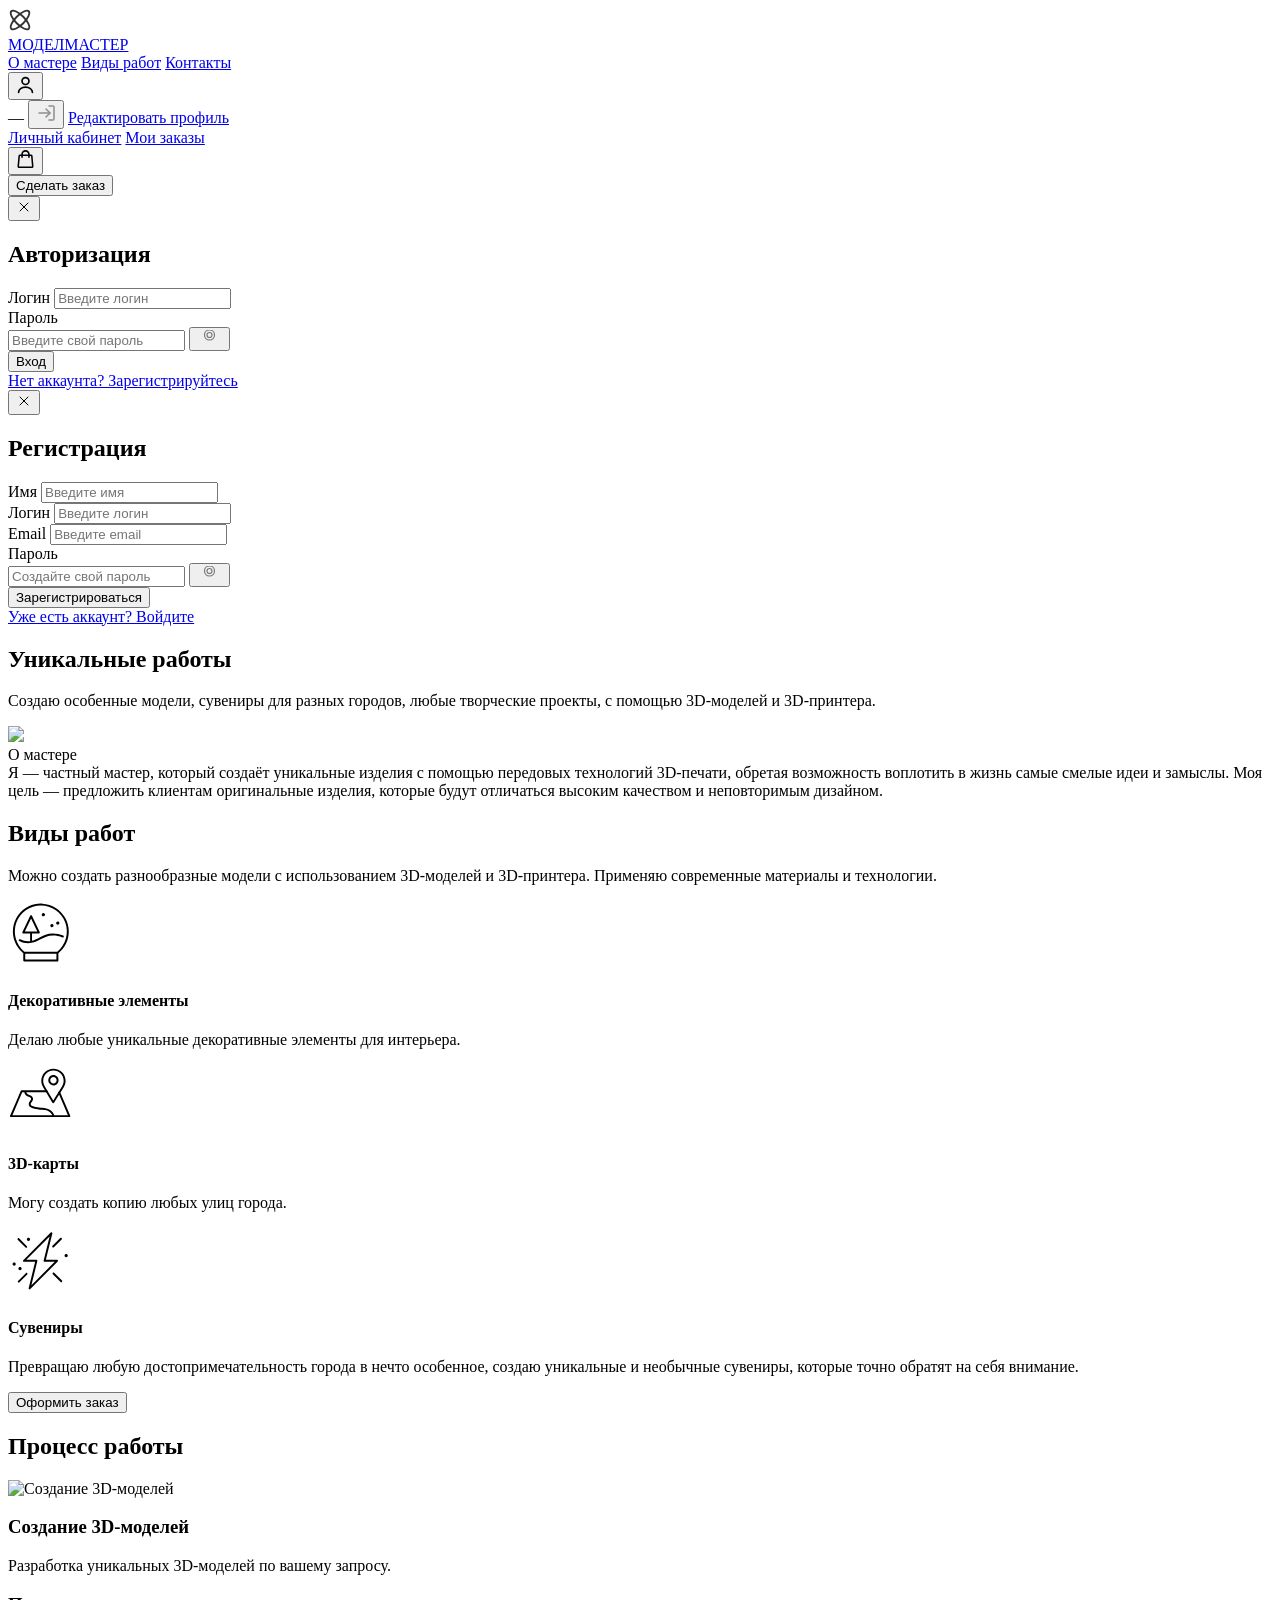
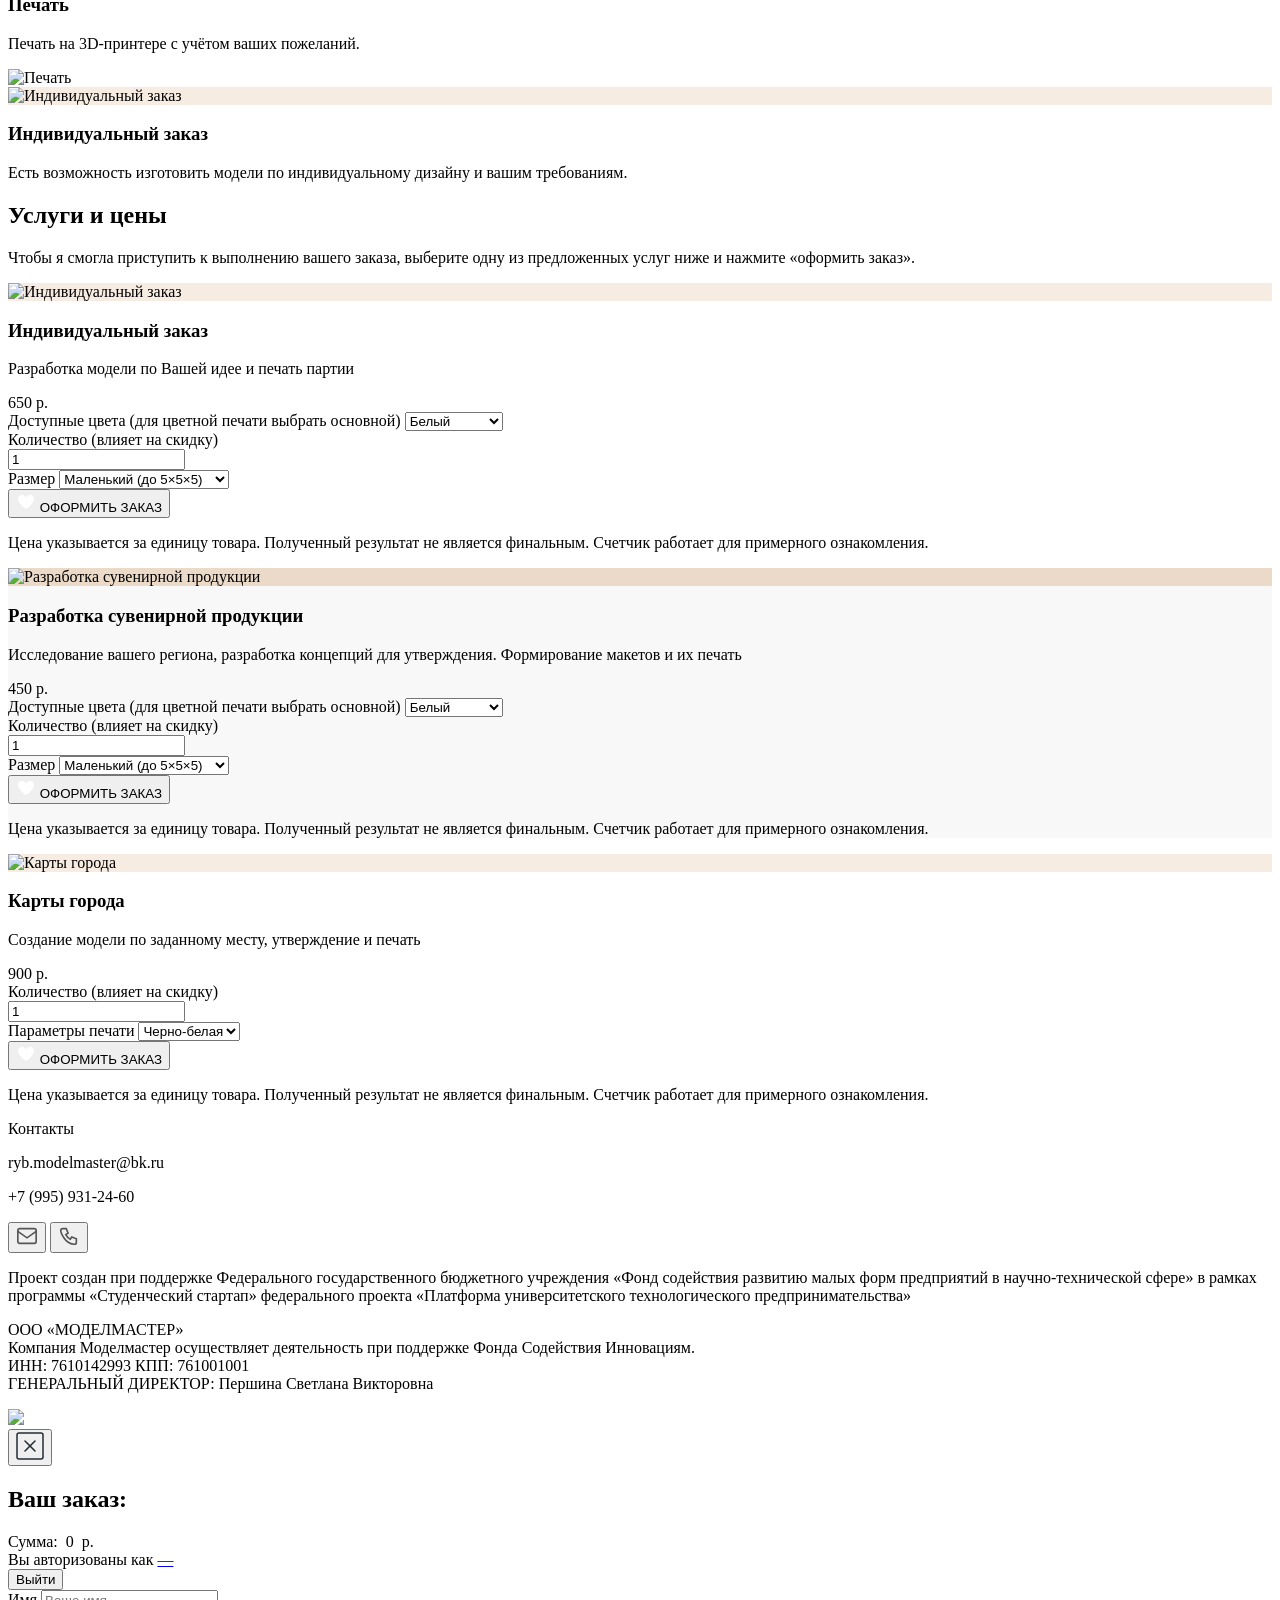
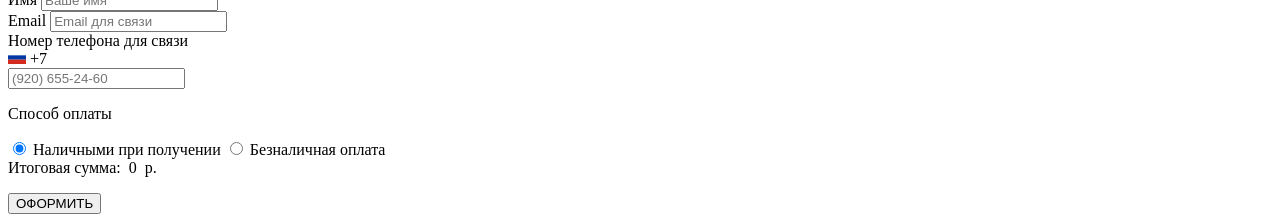
==== src/main/resources/static/index.html @ e2b849de "Изменены: api.js - Добавлена функция getOrderDetails(orderId) index.html - вместо диапазона количест" ====
<!DOCTYPE html>
<html lang="ru">
<head>
  <meta charset="UTF-8"/>
  <meta name="viewport" content="width=device-width, initial-scale=1.0"/>
  <title>МоделМастер — Уникальные работы</title>
  <link rel="stylesheet" href="/assets/css/styles.css"/>
  <script src="/assets/js/api.js"></script>
</head>
<body>

<!-- шапка -->
<header>
  <div class="header-inner">
    <a href="#" class="logo">
      <div class="logo-icon">
        <svg width="24" height="24" viewBox="0 0 24 24" fill="none" xmlns="http://www.w3.org/2000/svg">
          <g clip-path="url(#clip0_9_839)">
            <path d="M3.25496 3.25499C1.45733 5.05262 3.91536 10.4252 8.74513 15.255C13.5749 20.0847 18.9475 22.5428 20.7451 20.7451C22.5427 18.9475 20.0847 13.5749 15.2549 8.74516C10.4252 3.91539 5.05259 1.45736 3.25496 3.25499Z" stroke="#333333" stroke-width="1.8"/>
            <path d="M20.749 3.25498C22.5466 5.05261 20.0886 10.4252 15.2588 15.255C10.429 20.0847 5.05644 22.5428 3.2588 20.7451C1.46117 18.9475 3.91921 13.5749 8.74898 8.74516C13.5788 3.91539 18.9513 1.45735 20.749 3.25498Z" stroke="#333333" stroke-width="1.8"/>
          </g>
          <defs>
            <clipPath id="clip0_9_839">
              <rect width="24" height="24" fill="white"/>
            </clipPath>
          </defs>
        </svg>
      </div>
      <span class="logo-text">МОДЕЛМАСТЕР</span>
    </a>
    <nav class="header-nav">
      <a href="#about">О мастере</a>
      <a href="#work-types">Виды работ</a>
      <a href="#contacts">Контакты</a>

    </nav>
    <div class="header-right">
      <div class="header-icons">
        <div class="header-profile-wrap">
          <button id="profile-button" class="icon-btn" aria-label="Профиль">
            <svg width="19" height="19" viewBox="0 0 19 19" fill="none" xmlns="http://www.w3.org/2000/svg">
              <path d="M9.49996 9.50003C11.4078 9.50003 12.9545 7.95338 12.9545 6.04549C12.9545 4.13759 11.4078 2.59094 9.49996 2.59094C7.59206 2.59094 6.04541 4.13759 6.04541 6.04549C6.04541 7.95338 7.59206 9.50003 9.49996 9.50003Z" stroke="black" stroke-width="1.72727"/>
              <path d="M16.409 17.2728C16.409 14.4109 13.3157 12.0909 9.49991 12.0909C5.68412 12.0909 2.59082 14.4109 2.59082 17.2728" stroke="black" stroke-width="1.72727" stroke-linecap="round"/>
            </svg>
          </button>

          <!-- меню профиля -->
          <div class="profile-menu" id="profile-menu">
            <!-- имя и кнопка выхода -->
            <div class="pm-user-section">
              <span class="pm-username" id="menu-username">—</span>
              <button class="pm-logout-btn" id="menu-logout-btn" aria-label="Выйти">
                <svg width="20" height="20" viewBox="0 0 20 20" fill="none">
                  <path d="M13 3h4a1 1 0 0 1 1 1v12a1 1 0 0 1-1 1h-4" stroke="#8F8F8F" stroke-width="1.5" stroke-linecap="round"/>
                  <polyline points="10 14 14 10 10 6" stroke="#8F8F8F" stroke-width="1.5" stroke-linecap="round" stroke-linejoin="round"/>
                  <line x1="14" y1="10" x2="3" y2="10" stroke="#8F8F8F" stroke-width="1.5" stroke-linecap="round"/>
                </svg>
              </button>
              <a href="/user/change-data" class="pm-edit-link">Редактировать профиль</a>
            </div>
            <!-- ссылки меню -->
            <div class="pm-links-section">
              <div class="pm-links">
                <a href="/user/profile" class="pm-link">Личный кабинет</a>
                <a href="/user/orders" class="pm-link">Мои заказы</a>
              </div>
            </div>
          </div>
        </div>
        <div class="header-cart-wrap">
          <button class="icon-btn" id="header-cart-btn" aria-label="Корзина">
            <svg width="19" height="19" viewBox="0 0 19 19" fill="none" xmlns="http://www.w3.org/2000/svg">
              <g clip-path="url(#clip0_9_870)">
                <path d="M3.17817 5.96787C3.21829 5.52274 3.59139 5.18176 4.03832 5.18176H14.9619C15.4088 5.18176 15.7819 5.52274 15.822 5.96787L16.7562 16.3315C16.8017 16.8371 16.4036 17.2727 15.896 17.2727H3.10418C2.5966 17.2727 2.19847 16.8371 2.24403 16.3315L3.17817 5.96787Z" stroke="black" stroke-width="1.55455"/>
                <path d="M12.9545 7.77274V4.31819C12.9545 2.4103 11.4078 0.863647 9.49996 0.863647C7.59206 0.863647 6.04541 2.4103 6.04541 4.31819V7.77274" stroke="black" stroke-width="1.59773"/>
              </g>
              <defs>
                <clipPath id="clip0_9_870"><rect width="19" height="19" fill="white"/></clipPath>
              </defs>
            </svg>
          </button>
          <span class="header-cart-badge" id="header-cart-badge">0</span>
        </div>
      </div>
      <a href="#service-2"><button class="btn-cta">Сделать заказ</button></a>
    </div>
  </div>
</header>

<!-- окно входа -->
<div class="modal-overlay" id="auth-modal" aria-hidden="false">
  <div class="modal-card" role="dialog" aria-modal="true" aria-labelledby="auth-title">
    <button class="modal-close" aria-label="Закрыть форму авторизации">
      <svg width="16" height="16" viewBox="0 0 16 16" fill="none" xmlns="http://www.w3.org/2000/svg">
        <path d="M12 4L4 12M4 4L12 12" stroke="#000000" stroke-width="1" stroke-linecap="round"/>
      </svg>
    </button>
    <div class="modal-header">
      <h2 id="auth-title" class="modal-title">Авторизация</h2>
    </div>
    <form class="modal-form">
      <div class="modal-field">
        <label for="auth-login">Логин</label>
        <input id="auth-login" type="text" name="login" placeholder="Введите логин" required />
      </div>
      <div class="modal-field modal-field-password">
        <label for="auth-password">Пароль</label>
        <div class="password-container">
          <input id="auth-password" type="password" name="password" placeholder="Введите свой пароль" required />
          <button type="button" class="password-toggle" aria-label="Показать пароль">
            <svg width="25" height="15" viewBox="0 0 25 15" fill="none" xmlns="http://www.w3.org/2000/svg">
              <path d="M12.5 10C15.4 10 17.5 7.91 17.5 5C17.5 2.09 15.4 0 12.5 0C9.6 0 7.5 2.09 7.5 5C7.5 7.91 9.6 10 12.5 10Z" stroke="#777777" stroke-width="1.16279"/>
              <circle cx="12.5" cy="5" r="2.5" stroke="#777777" stroke-width="1.16279"/>
            </svg>
          </button>
        </div>
      </div>
      <button type="submit" class="modal-button">Вход</button>
      <div class="modal-footer">
        <a href="#" class="modal-link" id="switch-to-register">Нет аккаунта? Зарегистрируйтесь</a>
      </div>
    </form>
  </div>
</div>

<!-- окно регистрации -->
<div class="modal-overlay" id="registration-modal" aria-hidden="true">
  <div class="modal-card" role="dialog" aria-modal="true" aria-labelledby="registration-title">
    <button class="modal-close" aria-label="Закрыть форму регистрации">
      <svg width="16" height="16" viewBox="0 0 16 16" fill="none" xmlns="http://www.w3.org/2000/svg">
        <path d="M12 4L4 12M4 4L12 12" stroke="#000000" stroke-width="1" stroke-linecap="round"/>
      </svg>
    </button>
    <div class="modal-header">
      <h2 id="registration-title" class="modal-title">Регистрация</h2>
    </div>
    <form class="modal-form" id="reg-form">
      <div class="modal-field">
        <label for="reg-name">Имя</label>
        <input id="reg-name" type="text" name="name" placeholder="Введите имя" required />
        <span class="field-error" id="name-error"></span>
      </div>

      <div class="modal-field">
        <label for="reg-login">Логин</label>
        <input id="reg-login" type="text" name="login" placeholder="Введите логин" required />
        <span class="field-error" id="login-error"></span>
      </div>

      <div class="modal-field">
        <label for="reg-email">Email</label>
        <input id="reg-email" type="email" name="email" placeholder="Введите email" required />
      </div>

      <div class="modal-field modal-field-password">
        <label for="reg-password">Пароль</label>
        <div class="password-container">
          <input id="reg-password" type="password" name="password" placeholder="Создайте свой пароль" required />
          <button type="button" class="password-toggle" aria-label="Показать пароль">
            <svg width="25" height="15" viewBox="0 0 25 15" fill="none" xmlns="http://www.w3.org/2000/svg">
              <path d="M12.5 10C15.4 10 17.5 7.91 17.5 5C17.5 2.09 15.4 0 12.5 0C9.6 0 7.5 2.09 7.5 5C7.5 7.91 9.6 10 12.5 10Z" stroke="#777777" stroke-width="1.16279"/>
              <circle cx="12.5" cy="5" r="2.5" stroke="#777777" stroke-width="1.16279"/>
            </svg>
          </button>
        </div>
        <span class="field-error" id="password-error"></span>
      </div>

      <button type="submit" class="modal-button">Зарегистрироваться</button>
      <div class="reg-global-error" id="reg-global-error"></div>
      <div class="modal-footer">
        <a href="#" class="modal-link" id="switch-to-auth">Уже есть аккаунт? Войдите</a>
      </div>
    </form>
  </div>
</div>


<section class="hero-section">
  <div class="wrap">
    <div class="hero-text">
      <h1>Уникальные работы</h1>
      <p>Создаю особенные модели, сувениры для разных городов, любые творческие проекты, с помощью 3D-моделей и 3D-принтера.</p>
    </div>
  </div>
  <div class="hero-img-wrap">
    <div class="hero-img">
      <span><img src="/assets/images\image1.png"></span>
    </div>
  </div>
</section>


<section class="about-section" id="about">
  <div class="about-inner reveal">
    <div class="about-title">О мастере</div>
    <div class="about-body">
      Я — частный мастер, который создаёт уникальные изделия с помощью передовых технологий 3D-печати, обретая возможность воплотить в жизнь самые смелые идеи и замыслы. Моя цель — предложить клиентам оригинальные изделия, которые будут отличаться высоким качеством и неповторимым дизайном.
    </div>
  </div>
</section>


<section class="work-types-section" id="work-types">
  <div class="wrap">
    <div class="section-heading">
      <h2>Виды работ</h2>
      <p>Можно создать разнообразные модели с использованием 3D-моделей и 3D-принтера. Применяю современные материалы и технологии.</p>
    </div>
  </div>
  <div class="work-list">
    <div class="work-item reveal reveal-delay-1">
      <div class="work-icon">
        <svg width="65" height="65" viewBox="0 0 65 65" fill="none" xmlns="http://www.w3.org/2000/svg">
          <path fill-rule="evenodd" clip-rule="evenodd" d="M60.775 30.5501C60.7757 25.8275 59.5798 21.1818 57.2988 17.0465C55.0179 12.9113 51.7263 9.42142 47.7314 6.90275C43.7365 4.38408 39.1686 2.91871 34.454 2.64347C29.7395 2.36822 25.032 3.29206 20.7712 5.32874C16.5103 7.36542 12.835 10.4485 10.0884 14.2902C7.34172 18.132 5.61328 22.607 5.06441 27.2976C4.51555 31.9882 5.16416 36.7414 6.9497 41.1134C8.73524 45.4854 11.5995 49.3338 15.275 52.2991V59.4491C15.2715 59.5793 15.2942 59.7089 15.3416 59.8302C15.3891 59.9515 15.4603 60.0621 15.5512 60.1554C15.6421 60.2487 15.7508 60.3229 15.8708 60.3735C15.9908 60.4241 16.1198 60.4502 16.25 60.4501H49.4C49.6586 60.4501 49.9066 60.3474 50.0894 60.1645C50.2723 59.9817 50.375 59.7337 50.375 59.4751V52.3251C53.6322 49.7093 56.2584 46.3935 58.0588 42.6239C59.8593 38.8543 60.7876 34.7276 60.775 30.5501ZM48.425 58.5001H17.225V52.6501H48.425V58.5001ZM49.244 50.7001H16.406C12.2445 47.3097 9.23431 42.7142 7.78877 37.5447C6.34323 32.3752 6.53316 26.8849 8.33249 21.8276C10.1318 16.7704 13.4523 12.3939 17.8382 9.29917C22.2241 6.20441 27.4604 4.54299 32.8283 4.54299C38.1961 4.54299 43.4324 6.20441 47.8183 9.29917C52.2042 12.3939 55.5247 16.7704 57.324 21.8276C59.1234 26.8849 59.3133 32.3752 57.8678 37.5447C56.4222 42.7142 53.4121 47.3097 49.2505 50.7001H49.244Z" fill="black"/>
          <path fill-rule="evenodd" clip-rule="evenodd" d="M55.2501 34.5931C51.9649 33.1858 48.424 32.4732 44.8501 32.5001C39.3251 32.5001 35.4056 34.5866 31.6226 36.6081C29.1526 37.9081 26.7671 39.2081 24.0176 39.8581V32.5001H30.8361C31.0006 32.5005 31.1625 32.4592 31.3068 32.3802C31.451 32.3011 31.573 32.1869 31.6612 32.0481C31.7494 31.9092 31.8011 31.7503 31.8114 31.5862C31.8217 31.422 31.7903 31.2579 31.7201 31.1091L23.9591 14.6966C23.88 14.53 23.7552 14.3892 23.5994 14.2907C23.4435 14.1921 23.2628 14.1398 23.0784 14.1398C22.8939 14.1398 22.7133 14.1921 22.5574 14.2907C22.4015 14.3892 22.2767 14.53 22.1976 14.6966L14.4301 31.1091C14.3599 31.2579 14.3285 31.422 14.3388 31.5862C14.3491 31.7503 14.4008 31.9092 14.489 32.0481C14.5772 32.1869 14.6992 32.3011 14.8434 32.3802C14.9877 32.4592 15.1496 32.5005 15.3141 32.5001H22.1001V40.1896C18.6778 40.5861 15.2153 39.9452 12.1616 38.3501C11.9332 38.2286 11.6658 38.2027 11.4184 38.2783C11.1709 38.3539 10.9636 38.5247 10.8421 38.7531C10.7206 38.9815 10.6948 39.2489 10.7703 39.4963C10.8459 39.7438 11.0167 39.9511 11.2451 40.0726C13.9885 41.5217 17.0476 42.2697 20.1501 42.2501C25.1876 42.2501 28.9251 40.2546 32.5391 38.3501C36.3091 36.3351 39.8386 34.4501 44.8501 34.4501C48.1481 34.4339 51.4141 35.0977 54.4441 36.4001C54.6837 36.507 54.956 36.5143 55.201 36.4204C55.446 36.3266 55.6437 36.1392 55.7506 35.8996C55.8575 35.66 55.8648 35.3877 55.7709 35.1427C55.6771 34.8977 55.4897 34.7 55.2501 34.5931ZM23.0751 17.3941L29.3021 30.5501H16.8481L23.0751 17.3941ZM43.9141 23.0595C43.7007 23.0616 43.4898 23.1058 43.2935 23.1894C43.0971 23.273 42.9192 23.3945 42.7698 23.5469C42.6204 23.6993 42.5025 23.8797 42.4228 24.0777C42.3431 24.2756 42.3032 24.4873 42.3054 24.7007C42.3075 24.9141 42.3516 25.125 42.4353 25.3214C42.5189 25.5177 42.6404 25.6957 42.7928 25.845C42.9452 25.9944 43.1255 26.1123 43.3235 26.192C43.5215 26.2717 43.7332 26.3116 43.9466 26.3095C44.3776 26.3052 44.7892 26.1298 45.0909 25.8221C45.3926 25.5143 45.5597 25.0992 45.5554 24.6682C45.551 24.2373 45.3757 23.8257 45.0679 23.524C44.7601 23.2223 44.3451 23.0552 43.9141 23.0595ZM49.7368 20.4016C49.3058 20.406 48.8942 20.5813 48.5925 20.8891C48.2908 21.1969 48.1237 21.6119 48.1281 22.0429C48.1324 22.4739 48.3077 22.8855 48.6155 23.1872C48.9233 23.4889 49.3383 23.656 49.7693 23.6516C49.9827 23.6495 50.1936 23.6054 50.3899 23.5217C50.5863 23.4381 50.7642 23.3166 50.9136 23.1642C51.063 23.0118 51.1809 22.8315 51.2606 22.6335C51.3403 22.4355 51.3802 22.2238 51.3781 22.0104C51.3759 21.797 51.3318 21.5861 51.2481 21.3898C51.1645 21.1934 51.043 21.0155 50.8906 20.8661C50.7382 20.7167 50.5579 20.5988 50.3599 20.5191C50.1619 20.4394 49.9502 20.3995 49.7368 20.4016ZM35.3549 12.0953C34.9239 12.0996 34.5123 12.2749 34.2106 12.5827C33.9089 12.8905 33.7418 13.3056 33.7462 13.7365C33.7505 14.1675 33.9258 14.5791 34.2336 14.8808C34.5414 15.1825 34.9564 15.3496 35.3874 15.3453C35.6008 15.3432 35.8117 15.299 36.008 15.2154C36.2044 15.1317 36.3823 15.0103 36.5317 14.8579C36.6811 14.7055 36.799 14.5251 36.8787 14.3271C36.9584 14.1292 36.9983 13.9174 36.9962 13.704C36.994 13.4906 36.9499 13.2798 36.8662 13.0834C36.7826 12.8871 36.6611 12.7091 36.5087 12.5598C36.3563 12.4104 36.176 12.2925 35.978 12.2128C35.78 12.1331 35.5683 12.0932 35.3549 12.0953Z" fill="black"/>
        </svg>

      </div>
      <div class="work-text">
        <h4>Декоративные элементы</h4>
        <p>Делаю любые уникальные декоративные элементы для интерьера.</p>
      </div>
    </div>
    <div class="work-item reveal reveal-delay-2">
      <div class="work-icon">
        <svg width="65" height="65" viewBox="0 0 65 65" fill="none" xmlns="http://www.w3.org/2000/svg">
          <path fill-rule="evenodd" clip-rule="evenodd" d="M45.2074 38.2869C45.204 38.2869 45.2005 38.2869 45.197 38.2869C44.8572 38.2831 44.5438 38.1029 44.3696 37.8111C41.2803 32.623 38.1911 27.435 35.1019 22.2468C35.0761 22.2036 35.0537 22.1584 35.0349 22.1116C33.8788 20.2136 33.268 18.0337 33.2695 15.8112C33.2812 9.10905 38.7386 3.66334 45.4375 3.66334C45.4425 3.66334 45.4475 3.66334 45.4525 3.66334C48.6808 3.65827 51.7769 4.94599 54.0494 7.239C56.332 9.5192 57.6081 12.6174 57.5938 15.8437C57.5938 18.0394 56.9867 20.2019 55.8362 22.111C55.8137 22.1739 55.7845 22.2343 55.7491 22.291C52.511 27.4704 49.273 32.6499 46.0349 37.8293C45.8557 38.1136 45.5435 38.2862 45.2074 38.2869ZM36.8673 21.3999C39.654 26.0801 42.4408 30.7603 45.2276 35.4405C48.1474 30.7703 51.0672 26.1 53.987 21.4298C54.0091 21.37 54.037 21.3115 54.0715 21.2562C55.0998 19.6137 55.6432 17.7417 55.6432 15.843V15.8417C55.6559 13.132 54.5845 10.5297 52.6675 8.6144C50.7591 6.68988 48.1601 5.60893 45.4499 5.6127C45.4455 5.6127 45.4412 5.6127 45.4369 5.6127C39.8111 5.6127 35.2286 10.1854 35.2195 15.8125C35.2195 17.7326 35.7597 19.6059 36.7808 21.2283C36.8159 21.2822 36.8445 21.3401 36.8673 21.3999Z" fill="black"/>
          <path fill-rule="evenodd" clip-rule="evenodd" d="M45.4408 20.3789C45.4373 20.3789 45.4338 20.3789 45.4304 20.3789C44.0648 20.3821 42.7548 19.8383 41.793 18.8689C40.8238 17.9034 40.2818 16.5898 40.2882 15.2218C40.2863 13.8566 40.8307 12.5475 41.8001 11.5863C42.7636 10.6207 44.0728 10.0797 45.4369 10.0835C45.4386 10.0835 45.4403 10.0835 45.4421 10.0835C48.2793 10.0868 50.5862 12.3995 50.5836 15.2393C50.586 16.6053 50.0415 17.9154 49.0717 18.8774C48.1098 19.8417 46.8028 20.3822 45.4408 20.3789ZM45.4362 12.0335C44.5887 12.0312 43.7753 12.3674 43.1768 12.9676C42.5748 13.5643 42.2367 14.3773 42.2382 15.225C42.2345 16.0752 42.5714 16.8914 43.1736 17.4916C43.7709 18.0935 44.5843 18.431 45.4323 18.4289C45.4345 18.4289 45.4367 18.4289 45.4388 18.4289C46.2851 18.4314 47.0973 18.0959 47.695 17.4968C48.2972 16.8996 48.6353 16.0861 48.6336 15.238C48.6336 13.4724 47.2051 12.0396 45.4395 12.0342L45.4362 12.0335ZM49.6086 15.2387C49.6107 15.2387 49.6129 15.2387 49.6151 15.2387H49.6086ZM61.3593 52.1177C41.89 52.1177 22.4208 52.1177 2.95157 52.1177C2.25191 52.1176 1.78001 51.4025 2.05522 50.7592C5.59662 42.4735 9.13808 34.1877 12.6795 25.9019C12.8329 25.543 13.1855 25.3101 13.5758 25.3098C21.9322 25.3098 30.2886 25.3098 38.645 25.3098C39.3956 25.3098 39.8647 26.1223 39.4894 26.7723C39.3152 27.0739 38.9934 27.2598 38.645 27.2598C30.5031 27.2598 22.3612 27.2598 14.2193 27.2598C10.9557 34.8955 7.69202 42.5313 4.42837 50.1671C22.9129 50.1671 41.3973 50.1671 59.8818 50.1671C56.7189 42.7679 53.556 35.3687 50.3931 27.9696C50.0982 27.2793 50.6611 26.5286 51.4063 26.6183C51.7522 26.6599 52.0496 26.8829 52.1865 27.2032C55.5429 35.055 58.8992 42.9068 62.2556 50.7586C62.5299 51.4019 62.0586 52.1165 61.3593 52.1177Z" fill="black"/>
          <path fill-rule="evenodd" clip-rule="evenodd" d="M45.3225 51.9427C44.8273 51.9419 44.4114 51.5702 44.3553 51.0782C44.3495 51.0301 43.7268 46.2331 37.0103 45.0937C36.3857 44.9877 35.3892 44.8909 34.2348 44.7797C27.8785 44.1648 22.0805 43.3666 20.9625 40.3942C20.241 38.4767 21.2953 37.0148 22.1416 35.8403C23.0685 34.5546 23.374 33.993 22.9008 33.1863C22.6011 32.6754 21.6469 32.2594 20.7239 31.8571C18.9169 31.0693 16.4417 29.9903 16.4287 27.0328C16.4262 26.4943 16.8607 26.0558 17.3992 26.0532C17.4007 26.0532 17.4022 26.0532 17.4037 26.0532C17.9404 26.0532 18.3762 26.487 18.3787 27.0237C18.3859 28.5967 19.5643 29.2239 21.5039 30.0696C22.7129 30.5967 23.9629 31.1414 24.5836 32.2003C25.7439 34.1789 24.5765 35.7987 23.7243 36.981C22.9248 38.0899 22.4516 38.8147 22.7883 39.7078C23.5716 41.7897 30.901 42.4982 34.4233 42.8395C35.6148 42.9545 36.6437 43.054 37.3366 43.1716C45.4824 44.5542 46.2637 50.6011 46.293 50.8579C46.3586 51.4368 45.9052 51.9437 45.3225 51.9427Z" fill="black"/>
        </svg>

      </div>
      <div class="work-text">
        <h4>3D-карты</h4>
        <p>Могу создать копию любых улиц города.</p>
      </div>
    </div>
    <div class="work-item reveal reveal-delay-3">
      <div class="work-icon">
        <svg width="65" height="65" viewBox="0 0 65 65" fill="none" xmlns="http://www.w3.org/2000/svg">
          <path fill-rule="evenodd" clip-rule="evenodd" d="M49.9721 32.4479C49.898 32.2711 49.7734 32.12 49.6138 32.0137C49.4543 31.9073 49.2669 31.8503 49.0751 31.8499H37.8496L44.3496 5.44692C44.3953 5.24058 44.3727 5.02498 44.2852 4.8326C44.1977 4.64023 44.0501 4.48148 43.8646 4.38028C43.679 4.27908 43.4656 4.24091 43.2565 4.2715C43.0474 4.3021 42.8539 4.39981 42.7051 4.54992L15.2361 32.1359C15.1 32.2723 15.0072 32.4459 14.9697 32.6349C14.9321 32.824 14.9514 33.0199 15.0252 33.1979C15.0989 33.376 15.2237 33.5282 15.3839 33.6353C15.5441 33.7425 15.7324 33.7998 15.9251 33.7999H27.1506L20.6506 60.2029C20.605 60.4093 20.6276 60.6249 20.7151 60.8172C20.8026 61.0096 20.9502 61.1684 21.1357 61.2696C21.3213 61.3708 21.5346 61.4089 21.7438 61.3783C21.9529 61.3477 22.1464 61.25 22.2951 61.0999L49.7641 33.5139C49.9006 33.3769 49.9933 33.2024 50.0303 33.0126C50.0674 32.8228 50.0471 32.6262 49.9721 32.4479ZM23.4001 57.2584L29.3541 33.0589C29.3898 32.9146 29.392 32.7639 29.3606 32.6186C29.3291 32.4732 29.2648 32.337 29.1726 32.2203C29.0804 32.1037 28.9627 32.0096 28.8286 31.9454C28.6944 31.8812 28.5474 31.8486 28.3986 31.8499H18.2716L41.6001 8.39142L35.6591 32.5909C35.6237 32.7342 35.6213 32.8837 35.652 33.0281C35.6828 33.1725 35.7459 33.308 35.8367 33.4244C35.9275 33.5408 36.0435 33.6351 36.176 33.7001C36.3085 33.7652 36.454 33.7993 36.6016 33.7999H46.7286L23.4001 57.2584ZM46.1891 44.8109C46.0043 44.6387 45.7599 44.5449 45.5073 44.5494C45.2547 44.5539 45.0137 44.6562 44.835 44.8348C44.6564 45.0135 44.5541 45.2545 44.5496 45.507C44.5452 45.7596 44.6389 46.0041 44.8111 46.1889L52.6111 53.9889C52.796 54.1611 53.0404 54.2549 53.293 54.2505C53.5456 54.246 53.7866 54.1437 53.9653 53.965C54.1439 53.7864 54.2462 53.5454 54.2507 53.2928C54.2551 53.0402 54.1614 52.7958 53.9891 52.6109L46.1891 44.8109ZM18.2001 19.8249C18.3929 19.8248 18.5812 19.7675 18.7414 19.6603C18.9016 19.5532 19.0264 19.401 19.1001 19.2229C19.1738 19.0449 19.1931 18.849 19.1556 18.6599C19.118 18.4709 19.0253 18.2973 18.8891 18.1609L11.0891 10.3609C10.9043 10.1887 10.6599 10.0949 10.4073 10.0994C10.1547 10.1039 9.91367 10.2062 9.73503 10.3848C9.5564 10.5635 9.45407 10.8045 9.44961 11.057C9.44516 11.3096 9.53892 11.5541 9.71114 11.7389L17.5111 19.5389C17.6938 19.7218 17.9416 19.8247 18.2001 19.8249Z" fill="black"/>
          <path fill-rule="evenodd" clip-rule="evenodd" d="M44.486 19.214C44.6689 19.3966 44.9167 19.4991 45.175 19.4991C45.4334 19.4991 45.6812 19.3966 45.864 19.214L53.664 11.414C53.8363 11.2292 53.93 10.9847 53.9256 10.7321C53.9211 10.4795 53.8188 10.2385 53.6402 10.0599C53.4615 9.88125 53.2205 9.77893 52.9679 9.77447C52.7153 9.77002 52.4709 9.86378 52.286 10.036L44.486 17.836C44.3035 18.0188 44.2009 18.2666 44.2009 18.525C44.2009 18.7834 44.3035 19.0312 44.486 19.214ZM17.836 45.136L10.036 52.936C9.94026 53.0253 9.86342 53.1329 9.81013 53.2525C9.75684 53.3721 9.72819 53.5012 9.72588 53.6321C9.72357 53.763 9.74765 53.8931 9.79669 54.0145C9.84573 54.1359 9.91871 54.2462 10.0113 54.3387C10.1039 54.4313 10.2142 54.5043 10.3356 54.5534C10.457 54.6024 10.587 54.6265 10.7179 54.6242C10.8488 54.6219 10.9779 54.5932 11.0975 54.5399C11.2171 54.4866 11.3248 54.4098 11.414 54.314L19.214 46.514C19.3863 46.3292 19.48 46.0847 19.4756 45.8321C19.4711 45.5795 19.3688 45.3385 19.1902 45.1599C19.0115 44.9813 18.7705 44.8789 18.5179 44.8745C18.2653 44.87 18.0209 44.9638 17.836 45.136ZM12.025 39C11.5941 39 11.1807 39.1712 10.876 39.4759C10.5713 39.7807 10.4 40.194 10.4 40.625C10.4 41.056 10.5713 41.4693 10.876 41.774C11.1807 42.0788 11.5941 42.25 12.025 42.25C12.456 42.25 12.8694 42.0788 13.1741 41.774C13.4788 41.4693 13.65 41.056 13.65 40.625C13.65 40.194 13.4788 39.7807 13.1741 39.4759C12.8694 39.1712 12.456 39 12.025 39ZM6.17505 34.45C5.74407 34.45 5.33075 34.6212 5.026 34.9259C4.72125 35.2307 4.55005 35.644 4.55005 36.075C4.55005 36.506 4.72125 36.9193 5.026 37.224C5.33075 37.5288 5.74407 37.7 6.17505 37.7C6.60603 37.7 7.01935 37.5288 7.3241 37.224C7.62884 36.9193 7.80005 36.506 7.80005 36.075C7.80005 35.644 7.62884 35.2307 7.3241 34.9259C7.01935 34.6212 6.60603 34.45 6.17505 34.45ZM58.175 26C57.7441 26 57.3307 26.1712 57.026 26.476C56.7212 26.7807 56.55 27.194 56.55 27.625C56.55 28.056 56.7212 28.4693 57.026 28.774C57.3307 29.0788 57.7441 29.25 58.175 29.25C58.606 29.25 59.0193 29.0788 59.3241 28.774C59.6288 28.4693 59.8 28.056 59.8 27.625C59.8 27.194 59.6288 26.7807 59.3241 26.476C59.0193 26.1712 58.606 26 58.175 26ZM20.475 9.75C20.0441 9.75 19.6307 9.9212 19.326 10.226C19.0213 10.5307 18.85 10.944 18.85 11.375C18.85 11.806 19.0213 12.2193 19.326 12.524C19.6307 12.8288 20.0441 13 20.475 13C20.906 13 21.3194 12.8288 21.6241 12.524C21.9288 12.2193 22.1 11.806 22.1 11.375C22.1 10.944 21.9288 10.5307 21.6241 10.226C21.3194 9.9212 20.906 9.75 20.475 9.75Z" fill="black"/>
        </svg>

      </div>
      <div class="work-text">
        <h4>Сувениры</h4>
        <p>Превращаю любую достопримечательность города в нечто особенное, создаю уникальные и необычные сувениры, которые точно обратят на себя внимание.</p>
      </div>
    </div>
  </div>
  <div class="work-cta">
    <a href="#service-1">
      <button class="btn-beige">Оформить заказ</button>
    </a>
  </div>
</section>


<section class="process-section">
  <div class="wrap">
    <div class="section-heading">
      <h2>Процесс работы</h2>
    </div>
  </div>
  <div class="process-steps">
    <div class="process-step reveal reveal-delay-1">
      <div class="step-img">
        <span><img src="/assets/images\image2.png" alt="Создание 3D-моделей"></span>
      </div>
      <div class="step-info">
        <h3>Создание 3D-моделей</h3>
        <p>Разработка уникальных 3D-моделей по вашему запросу.</p>
      </div>
    </div>
    <div class="process-step reverse reveal reveal-delay-2">
      <div class="step-info">
        <h3>Печать</h3>
        <p>Печать на 3D-принтере с учётом ваших пожеланий.</p>
      </div>
      <div class="step-img dark-bg">
        <span><img src="/assets/images\image3.png" alt="Печать"></span>
      </div>
    </div>
    <div class="process-step reveal reveal-delay-3">
      <div class="step-img" style="background:rgba(193,127,59,0.15);">
        <span><img src="/assets/images\image4.png" alt="Индивидуальный заказ"></span>
      </div>
      <div class="step-info">
        <h3>Индивидуальный заказ</h3>
        <p>Есть возможность изготовить модели по индивидуальному дизайну и вашим требованиям.</p>
      </div>
    </div>
  </div>
</section>


<section class="services-header-section" id="service-2">
  <div class="wrap">
    <div class="section-heading">
      <h2>Услуги и цены</h2>
      <p>Чтобы я смогла приступить к выполнению вашего заказа, выберите одну из предложенных услуг ниже и нажмите «оформить заказ».</p>
    </div>
  </div>
</section>


<section class="service-card-section" id="service-1">
  <div class="service-card reveal">
    <div class="service-photo" style="background:rgba(193,127,59,0.15);">
      <!-- <img src="/assets/images\service1.png" alt="Индивидуальный заказ"> -->
      <span><img src="/assets/images/service1.png" alt="Индивидуальный заказ"></span>
    </div>
    <div class="service-info">
      <h3>Индивидуальный заказ</h3>
      <p class="service-sub">Разработка модели по Вашей идее и печать партии</p>
      <div class="service-price">
        <span class="amount" id="total-price">650</span>
        <span class="unit">р.</span>
      </div>


      <div class="service-fields">
        <div class="field-row">
          <label>Доступные цвета (для цветной печати выбрать основной)</label>
          <select id="color-select">
            <option value="0"  data-enum="WHITE"  selected>Белый</option>
            <option value="0"  data-enum="BLACK">Чёрный</option>
            <option value="10" data-enum="GRAY">Серый</option>
            <option value="60" data-enum="BLUE">Синий</option>
            <option value="60" data-enum="GREEN">Зеленый</option>
            <option value="60" data-enum="RED">Красный</option>
            <option value="60" data-enum="BROWN">Коричневый</option>
            <option value="60" data-enum="BEIGE">Бежевый</option>
            <option value="60" data-enum="ORANGE">Оранжевый</option>
          </select>
        </div>

        <div class="field-row">
          <label>Количество (влияет на скидку)</label>
          <div class="qty-input-wrap">
            <input type="number" id="count-input" min="1" value="1" class="qty-input">
          </div>
        </div>


        <div class="field-row">
          <label>Размер</label>
          <select class="wide" id="size-select">
            <option value="0"    data-enum="SMALL"  selected>Маленький (до 5×5×5)</option>
            <option value="350"  data-enum="MEDIUM">Средний (до 10×10×10)</option>
            <option value="550"  data-enum="BIG">Большой (до 20×20×20)</option>
            <option value="1150" data-enum="LARGE">Очень Большой</option>
          </select>
        </div>
      </div>

      <button class="btn-red" id="order-btn-1" data-product-id="1">
        <svg width="20" height="20" viewBox="0 0 20 20" fill="none"><path d="M10 17S2 12 2 7a4 4 0 0 1 8 0 4 4 0 0 1 8 0c0 5-8 10-8 10z" fill="white"/></svg>
        ОФОРМИТЬ ЗАКАЗ
      </button>
      <p class="service-note">Цена указывается за единицу товара. Полученный результат не является финальным. Счетчик работает для примерного ознакомления.</p>
    </div>
  </div>
</section>

<script>
  // тир скидок услуга 1
  const QTY_TIERS_1 = [
    { min: 1,   label: '1–5 шт.',     discount: 0   },
    { min: 6,   label: '6–20 шт.',    discount: 100 },
    { min: 21,  label: '21–50 шт.',   discount: 200 },
    { min: 51,  label: '51–100 шт.',  discount: 300 },
    { min: 101, label: '101–200 шт.', discount: 350 },
    { min: 201, label: '201+ шт.',    discount: 400 },
  ];

  function getTier(tiers, qty) {
    qty = Math.max(1, parseInt(qty) || 1);
    let t = tiers[0];
    for (const tier of tiers) { if (qty >= tier.min) t = tier; else break; }
    return t;
  }

  const sizeSelect   = document.getElementById('size-select');
  const colorSelect  = document.getElementById('color-select');
  const countInput   = document.getElementById('count-input');
  const priceDisplay = document.getElementById('total-price');

  const BASE_PRICE = 650;

  function calculate() {
    const sizeExtra  = parseInt(sizeSelect.value)  || 0;
    const colorExtra = parseInt(colorSelect.value) || 0;
    const tier = getTier(QTY_TIERS_1, countInput.value);

    let result = (BASE_PRICE + sizeExtra + colorExtra) - tier.discount;
    if (result < 100) result = 100;
    priceDisplay.textContent = result;
  }

  [sizeSelect, colorSelect].forEach(el => el?.addEventListener('change', calculate));
  countInput?.addEventListener('input', calculate);
  calculate();
</script>


<section class="service-card-section" style="background:#F8F8F8;">
  <div class="service-card reveal">
    <div class="service-photo" style="background:rgba(193,127,59,0.25);">
      <span><img src="/assets/images/service2.png" alt="Разработка сувенирной продукции"></span>
    </div>
    <div class="service-info">
      <h3>Разработка сувенирной продукции</h3>
      <p class="service-sub">Исследование вашего региона, разработка концепций для утверждения. Формирование макетов и их печать</p>
      <div class="service-price">
        <span class="amount" id="total-price-2">450</span>
        <span class="unit">р.</span>
      </div>
      <div class="service-fields">
        <div class="field-row">
          <label>Доступные цвета (для цветной печати выбрать основной)</label>
          <select id="color-select-2">
            <option value="0"  data-enum="WHITE"  selected>Белый</option>
            <option value="0"  data-enum="BLACK">Чёрный</option>
            <option value="10" data-enum="GRAY">Серый</option>
            <option value="60" data-enum="BLUE">Синий</option>
            <option value="60" data-enum="GREEN">Зеленый</option>
            <option value="60" data-enum="RED">Красный</option>
            <option value="60" data-enum="BROWN">Коричневый</option>
            <option value="60" data-enum="BEIGE">Бежевый</option>
            <option value="60" data-enum="ORANGE">Оранжевый</option>
          </select>
        </div>
        <div class="field-row">
          <label>Количество (влияет на скидку)</label>
          <div class="qty-input-wrap">
            <input type="number" id="count-input-2" min="1" value="1" class="qty-input">
          </div>
        </div>
        <div class="field-row">
          <label>Размер</label>
          <select class="wide" id="size-select-2">
            <option value="0"    data-enum="SMALL"  selected>Маленький (до 5×5×5)</option>
            <option value="350"  data-enum="MEDIUM">Средний (до 10×10×10)</option>
            <option value="550"  data-enum="BIG">Большой (до 20×20×20)</option>
            <option value="1150" data-enum="LARGE">Очень большой</option>
          </select>
        </div>
      </div>

      <button class="btn-red" id="order-btn-2" data-product-id="2">
        <svg width="20" height="20" viewBox="0 0 20 20" fill="none"><path d="M10 17S2 12 2 7a4 4 0 0 1 8 0 4 4 0 0 1 8 0c0 5-8 10-8 10z" fill="white"/></svg>
        ОФОРМИТЬ ЗАКАЗ
      </button>
      <p class="service-note">Цена указывается за единицу товара. Полученный результат не является финальным. Счетчик работает для примерного ознакомления.</p>
    </div>
  </div>
</section>

<script>
  // тир скидок услуга 2
  const QTY_TIERS_2 = [
    { min: 1,   label: '1–5 шт.',     discount: 0   },
    { min: 6,   label: '6–20 шт.',    discount: 100 },
    { min: 21,  label: '21–50 шт.',   discount: 100 },
    { min: 51,  label: '51–100 шт.',  discount: 120 },
    { min: 101, label: '101–200 шт.', discount: 140 },
    { min: 201, label: '201+ шт.',    discount: 150 },
  ];

  const sizeSelect2   = document.getElementById('size-select-2');
  const colorSelect2  = document.getElementById('color-select-2');
  const countInput2   = document.getElementById('count-input-2');
  const priceDisplay2 = document.getElementById('total-price-2');

  const BASE_PRICE_2 = 450;

  function calculate2() {
    const sizeExtra  = parseInt(sizeSelect2.value)  || 0;
    const colorExtra = parseInt(colorSelect2.value) || 0;
    const tier = getTier(QTY_TIERS_2, countInput2.value);

    let result = (BASE_PRICE_2 + sizeExtra + colorExtra) - tier.discount;
    if (result < 50) result = 50;
    priceDisplay2.textContent = result;
  }

  [sizeSelect2, colorSelect2].forEach(el => el?.addEventListener('change', calculate2));
  countInput2?.addEventListener('input', calculate2);
  calculate2();
</script>


<section class="service-card-section">
  <div class="service-card reveal">
    <div class="service-photo" style="background:rgba(193,127,59,0.15);">
      <span><img src="/assets/images/service3.png" alt="Карты города"></span>
    </div>
    <div class="service-info">
      <h3>Карты города</h3>
      <p class="service-sub">Создание модели по заданному месту, утверждение и печать</p>
      <div class="service-price">
        <span class="amount" id="total-price-3">900</span>
        <span class="unit">р.</span>
      </div>
      <div class="service-fields">
        <div class="field-row">
          <label>Количество (влияет на скидку)</label>
          <div class="qty-input-wrap">
            <input type="number" id="count-input-3" min="1" value="1" class="qty-input">
          </div>
        </div>
        <div class="field-row">
          <label>Параметры печати</label>
          <select id="color-select-3">
            <option value="0"   data-enum="BLACK">Черно-белая</option>
            <option value="900" data-enum="COLORED">Цветная</option>
          </select>
        </div>
      </div>

      <button class="btn-red" id="order-btn-3" data-product-id="3">
        <svg width="20" height="20" viewBox="0 0 20 20" fill="none"><path d="M10 17S2 12 2 7a4 4 0 0 1 8 0 4 4 0 0 1 8 0c0 5-8 10-8 10z" fill="white"/></svg>
        ОФОРМИТЬ ЗАКАЗ
      </button>
      <p class="service-note">Цена указывается за единицу товара. Полученный результат не является финальным. Счетчик работает для примерного ознакомления.</p>
    </div>
  </div>
</section>

<script>
  // тир скидок услуга 3
  const QTY_TIERS_3 = [
    { min: 1,  label: '1–10 шт.', discount: 0   },
    { min: 11, label: '11+ шт.',  discount: 100 },
  ];

  const colorSelect3  = document.getElementById('color-select-3');
  const countInput3   = document.getElementById('count-input-3');
  const priceDisplay3 = document.getElementById('total-price-3');

  const BASE_PRICE_3 = 900;

  function calculate3() {
    const colorExtra = parseInt(colorSelect3.value) || 0;
    const tier = getTier(QTY_TIERS_3, countInput3.value);

    let result = (BASE_PRICE_3 + colorExtra) - tier.discount;
    if (result < 200) result = 200;
    priceDisplay3.textContent = result;
  }

  colorSelect3?.addEventListener('change', calculate3);
  countInput3?.addEventListener('input', calculate3);
  calculate3();
</script>


<section class="contacts-section" id="contacts">
  <p class="contacts-label">Контакты</p>
  <p class="contacts-email">ryb.modelmaster@bk.ru</p>
  <p class="contacts-phone">+7 (995) 931-24-60</p>
  <div class="social-list">
    <button class="social-btn" aria-label="Email">
      <svg width="22" height="22" viewBox="0 0 24 24" fill="none">
        <rect x="2" y="4" width="20" height="16" rx="2" stroke="#555" stroke-width="1.8"/>
        <path d="M2 7l10 7 10-7" stroke="#555" stroke-width="1.8" stroke-linecap="round"/>
      </svg>
    </button>
    <button class="social-btn" aria-label="Телефон">
      <svg width="22" height="22" viewBox="0 0 24 24" fill="none">
        <path d="M5 4h4l2 5-2.5 1.5a11 11 0 0 0 5 5L15 13l5 2v4a2 2 0 0 1-2 2C7 21 3 7 3 6a2 2 0 0 1 2-2z" stroke="#555" stroke-width="1.8"/>
      </svg>
    </button>
  </div>
</section>


<footer class="footer-section">
  <div class="footer-inner">
    <div>
      <p class="footer-legal-bold">
        Проект создан при поддержке Федерального государственного бюджетного учреждения «Фонд содействия развитию малых форм предприятий в научно-технической сфере» в рамках программы «Студенческий стартап» федерального проекта «Платформа университетского технологического предпринимательства»
      </p>
      <p class="footer-legal-text">
        ООО «МОДЕЛМАСТЕР»<br>
        Компания Моделмастер осуществляет деятельность при поддержке Фонда Содействия Инновациям.<br>
        ИНН: 7610142993 КПП: 761001001<br>
        ГЕНЕРАЛЬНЫЙ ДИРЕКТОР: Першина Светлана Викторовна
      </p>
    </div>
    <div class="fasie-badge">
      <div class="fasie-box">
        <span class="fasie-box"><img src="/assets/images/fond_sodeistviya_inovaciyam.png"></span>
      </div>
    </div>
  </div>
</footer>


<script>
  const profileButton = document.getElementById('profile-button');
  const authModal = document.getElementById('auth-modal');
  const registrationModal = document.getElementById('registration-modal');

  // авторизация
  const authModalClose = authModal?.querySelector('.modal-close');
  const authModalForm = authModal?.querySelector('.modal-form');
  const authPasswordToggle = authModal?.querySelector('.password-toggle');
  const authPasswordInput = authModal?.querySelector('input[type="password"]');
  const switchToRegisterLink = document.getElementById('switch-to-register');

  // регистрация
  const regModalClose = registrationModal?.querySelector('.modal-close');
  const regModalForm = registrationModal?.querySelector('.modal-form');
  const regPasswordToggle = registrationModal?.querySelector('.password-toggle');
  const regPasswordInput = registrationModal?.querySelector('input[type="password"]');
  const switchToAuthLink = document.getElementById('switch-to-auth');

  // функции для авторизации
  function openAuthModal() {
    authModal?.classList.add('active');
    authModal?.setAttribute('aria-hidden', 'false');
    registrationModal?.classList.remove('active');
    registrationModal?.setAttribute('aria-hidden', 'true');
    // Меняем URL на /user/login
    window.history.pushState({ modal: 'auth' }, 'Login', '/user/login');
  }

  function closeAuthModal() {
    authModal?.classList.remove('active');
    authModal?.setAttribute('aria-hidden', 'true');
    // Возвращаемся на главную
    window.history.pushState(null, '', '/');
  }

  // Функции для регистрации
  function openRegistrationModal() {
    registrationModal?.classList.add('active');
    registrationModal?.setAttribute('aria-hidden', 'false');
    authModal?.classList.remove('active');
    authModal?.setAttribute('aria-hidden', 'true');
    // Меняем URL на /user/register
    window.history.pushState({ modal: 'register' }, 'Register', '/user/register');
  }

  function closeRegistrationModal() {
    registrationModal?.classList.remove('active');
    registrationModal?.setAttribute('aria-hidden', 'true');
    // Возвращаемся на главную
    window.history.pushState(null, '', '/');
  }

  // Функция переключения видимости пароля
  function togglePasswordVisibility(passwordInput, toggle) {
    if (passwordInput.type === 'password') {
      passwordInput.type = 'text';
      toggle?.setAttribute('aria-label', 'Скрыть пароль');
    } else {
      passwordInput.type = 'password';
      toggle?.setAttribute('aria-label', 'Показать пароль');
    }
  }

  // обработчики авторизации
  authModalClose?.addEventListener('click', closeAuthModal);
  authPasswordToggle?.addEventListener('click', (event) => {
    event.preventDefault();
    togglePasswordVisibility(authPasswordInput, authPasswordToggle);
  });
  authModalForm?.addEventListener('submit', async (event) => {
    event.preventDefault();

    const loginInput = authModalForm.querySelector('input[name="login"]');
    const passwordInput = authModalForm.querySelector('input[name="password"]');

    if (!loginInput || !passwordInput) return;

    // Отправляем запрос на авторизацию
    const result = await loginUser({
      username: loginInput.value,
      password: passwordInput.value
    });

    if (result.success) {
      console.log('Авторизация успешна');
      closeAuthModal();
      // Очищаем форму
      authModalForm.reset();
      // Обновляем UI (скроем иконку профиля, покажем профиль)
      updateUIAfterLogin();
      // Переходим на страницу профиля через 500ms
      setTimeout(() => {
        window.location.href = '/user/profile';
      }, 500);
    } else {
      alert('Ошибка авторизации: ' + result.message);
    }
  });
  switchToRegisterLink?.addEventListener('click', (event) => {
    event.preventDefault();
    openRegistrationModal();
  });

  // события для регистрации
  regModalClose?.addEventListener('click', closeRegistrationModal);
  regPasswordToggle?.addEventListener('click', (event) => {
    event.preventDefault();
    togglePasswordVisibility(regPasswordInput, regPasswordToggle);
  });

  const regNameInput   = document.getElementById('reg-name');
  const regLoginInput  = document.getElementById('reg-login');
  const regPassInput   = document.getElementById('reg-password');
  const nameError      = document.getElementById('name-error');
  const loginError     = document.getElementById('login-error');
  const passwordError  = document.getElementById('password-error');
  const regGlobalError = document.getElementById('reg-global-error');

  // проверяем поле и показываем ошибку под ним
  function validateField(input, errorEl, minLen, msg) {
    const val = input?.value?.trim() || '';
    if (val.length > 0 && val.length < minLen) {
      errorEl.textContent = msg;
      errorEl.classList.add('visible');
      input.classList.add('input-error');
      return false;
    }
    errorEl.classList.remove('visible');
    input.classList.remove('input-error');
    return true;
  }

  regNameInput?.addEventListener('input', () =>
    validateField(regNameInput, nameError, 2, 'Имя не может быть короче 2х символов'));
  regLoginInput?.addEventListener('input', () =>
    validateField(regLoginInput, loginError, 5, 'Логин не может быть короче 5 символов'));
  regPassInput?.addEventListener('input', () =>
    validateField(regPassInput, passwordError, 5, 'Минимальная длина пароля - 5 символов'));

  regModalForm?.addEventListener('submit', async (event) => {
    event.preventDefault();
    regGlobalError?.classList.remove('visible');

    const n = validateField(regNameInput, nameError, 2, 'Имя не может быть короче 2х символов');
    const l = validateField(regLoginInput, loginError, 5, 'Логин не может быть короче 5 символов');
    const p = validateField(regPassInput, passwordError, 5, 'Минимальная длина пароля - 5 символов');
    if (!n || !l || !p) return;

    // отправляем запрос на регистрацию
    const result = await registerUser({
      username: regNameInput.value.trim(),
      login:    regLoginInput.value.trim(),
      email:    document.getElementById('reg-email')?.value?.trim() || '',
      password: regPassInput.value
    });

    if (result.success) {
      regModalForm.reset();
      closeRegistrationModal();
      openAuthModal();
    } else {
      // показываем блок ошибки под кнопкой
      const msg = result.message || '';
      regGlobalError.textContent = (msg.includes('exist') || msg.includes('занят') || msg.includes('already') || msg.includes('зарегистр'))
        ? 'Пользователь с таким логином уже зарегистрирован'
        : (msg || 'Ошибка регистрации');
      regGlobalError.classList.add('visible');
    }
  });
  switchToAuthLink?.addEventListener('click', (event) => {
    event.preventDefault();
    openAuthModal();
  });

  // закрытие модального по нажатию на фоне
  authModal?.addEventListener('click', (event) => {
    if (event.target === authModal) closeAuthModal();
  });
  registrationModal?.addEventListener('click', (event) => {
    if (event.target === registrationModal) closeRegistrationModal();
  });

  // закрытие модального по esc
  document.addEventListener('keydown', (event) => {
    if (event.key === 'Escape') {
      if (authModal?.classList.contains('active')) {
        closeAuthModal();
      } else if (registrationModal?.classList.contains('active')) {
        closeRegistrationModal();
      }
    }
  });

  // обработка кнопки возврата
  window.addEventListener('popstate', (event) => {
    if (event.state?.modal === 'auth') {
      openAuthModal();
    } else if (event.state?.modal === 'register') {
      openRegistrationModal();
    } else {
      closeAuthModal();
      closeRegistrationModal();
    }
  });

  (function () {
    const path = window.location.pathname;
    if (path === '/user/login') {
      window.addEventListener('load', openAuthModal);
    } else if (path === '/user/register') {
      window.addEventListener('load', openRegistrationModal);
    }
  })();

  // обновление ui после логина
  function updateUIAfterLogin() {
    console.log('UI обновлен после логина');
    // Обновляем имя в меню если оно уже открыто
    const username = localStorage.getItem('userLogin') || '';
    const menuUsername = document.getElementById('menu-username');
    if (menuUsername && username) menuUsername.textContent = username;
  }

  // меню профиля
  const profileMenu   = document.getElementById('profile-menu');
  const menuUsername  = document.getElementById('menu-username');
  const menuLogoutBtn = document.getElementById('menu-logout-btn');

  // клик на кнопку профиля
  profileButton?.addEventListener('click', (e) => {
    e.stopPropagation();

    if (isAuthenticated()) {
      // Показываем имя и переключаем меню
      const username = localStorage.getItem('userLogin') || 'Профиль';
      if (menuUsername) menuUsername.textContent = username;
      profileMenu?.classList.toggle('open');
    } else {
      openAuthModal();
    }
  });

  // Закрытие меню при клике вне
  document.addEventListener('click', (e) => {
    if (profileMenu && !profileMenu.contains(e.target) && !profileButton?.contains(e.target)) {
      profileMenu.classList.remove('open');
    }
  });

  // выход из аккаунта
  menuLogoutBtn?.addEventListener('click', (e) => {
    e.stopPropagation();
    if (confirm('Вы уверены, что хотите выйти?')) {
      logout();
    }
  });

  // подставляем имя при загрузке
  window.addEventListener('load', () => {
    if (isAuthenticated() && menuUsername) {
      menuUsername.textContent = localStorage.getItem('userLogin') || 'Профиль';
    }
  });
</script>

<!-- корзина + оформление заказа -->
<div id="cart-overlay" class="cart-overlay" aria-hidden="true">
  <div class="cart-panel" id="cart-panel">

    <!-- Кнопка закрытия -->
    <button class="cart-close-btn" id="cart-close-btn" aria-label="Закрыть корзину">
      <svg width="28" height="28" viewBox="0 0 28 28" fill="none" xmlns="http://www.w3.org/2000/svg">
        <rect x="1" y="1" width="26" height="26" rx="2" stroke="#222D38" stroke-width="1.5"/>
        <line x1="9" y1="9" x2="19" y2="19" stroke="#222D38" stroke-width="1.5" stroke-linecap="round"/>
        <line x1="19" y1="9" x2="9" y2="19" stroke="#222D38" stroke-width="1.5" stroke-linecap="round"/>
      </svg>
    </button>

    <!-- Заголовок -->
    <div class="cart-panel-header">
      <h2 class="cart-panel-title">Ваш заказ:</h2>
    </div>

    <!-- Список товаров -->
    <div class="cart-items-list" id="cart-items-list"></div>

    <!-- Промежуточная сумма -->
    <div class="cart-subtotal-row" id="cart-subtotal-row">
      <span class="cart-subtotal-label">Сумма:&nbsp;</span>
      <span class="cart-subtotal-label" id="cart-subtotal-amount">0</span>
      <span class="cart-subtotal-label">&nbsp;р.</span>
    </div>

    <!-- Форма оформления -->
    <div class="cart-form-section" id="cart-form-section">

      <!-- Блок авторизации -->
      <div class="cart-auth-block">
        <div class="cart-auth-text">
          Вы авторизованы как
          <a href="/user/profile" class="cart-auth-link" id="cart-auth-username">—</a>
        </div>
        <button class="cart-auth-logout-btn" id="cart-logout-btn">Выйти</button>
      </div>

      <!-- Имя -->
      <div class="cart-field">
        <label class="cart-field-label" for="cart-name">Имя</label>
        <input class="cart-field-input" id="cart-name" type="text" placeholder="Ваше имя" autocomplete="name"/>
      </div>

      <!-- Email -->
      <div class="cart-field">
        <label class="cart-field-label" for="cart-email">Email</label>
        <input class="cart-field-input" id="cart-email" type="email" placeholder="Email для связи" autocomplete="email"/>
      </div>

      <!-- Телефон -->
      <div class="cart-field">
        <label class="cart-field-label" for="cart-phone">Номер телефона для связи</label>
        <div class="cart-phone-wrap">
          <div class="cart-phone-flag">
            <svg width="18" height="13" viewBox="0 0 18 13" fill="none">
              <rect width="18" height="4.33" fill="white"/>
              <rect y="4.33" width="18" height="4.33" fill="#0039A6"/>
              <rect y="8.67" width="18" height="4.33" fill="#D52B1E"/>
            </svg>
            <span>+7</span>
          </div>
          <input class="cart-phone-input" id="cart-phone" type="tel" placeholder="(920) 655-24-60" autocomplete="tel"/>
        </div>
      </div>

      <!-- Способ оплаты -->
      <div class="cart-payment-section">
        <p class="cart-payment-title">Способ оплаты</p>
        <div class="cart-payment-options">
          <label class="cart-payment-label">
            <input type="radio" name="cart-payment" value="CASH" checked>
            Наличными при получении
          </label>
          <label class="cart-payment-label">
            <input type="radio" name="cart-payment" value="CARD">
            Безналичная оплата
          </label>
        </div>
      </div>

    </div>

    <!-- Итоговая сумма -->
    <div class="cart-total-row" id="cart-total-row">
      <span class="cart-total-label">Итоговая сумма:&nbsp;</span>
      <span class="cart-total-label" id="cart-total-amount">0</span>
      <span class="cart-total-label">&nbsp;р.</span>
    </div>

    <!-- Ошибка -->
    <p class="cart-error" id="cart-error"></p>

    <!-- Кнопка -->
    <button class="cart-submit-btn" id="cart-submit">ОФОРМИТЬ</button>

  </div>
</div>

<script>
  // локальная корзина
  const CART_KEY = 'modelmaster_cart';

  function getLocalCart() {
    try { return JSON.parse(localStorage.getItem(CART_KEY)) || []; }
    catch { return []; }
  }

  function saveLocalCart(cart) {
    localStorage.setItem(CART_KEY, JSON.stringify(cart));
    updateCartBadges();
  }

  function addLocalCartItem(item) {
    const cart = getLocalCart();
    // Если уже есть товар с такими же опциями — увеличиваем cartQty
    const existing = cart.find(i =>
      i.productId  === item.productId  &&
      i.colorEnum  === item.colorEnum  &&
      i.sizeEnum   === item.sizeEnum
    );
    if (existing) {
      existing.cartQty  += item.cartQty;
      existing.unitPrice = item.unitPrice; // обновляем цену
    } else {
      item.localId = 'c_' + Date.now() + '_' + Math.random().toString(36).slice(2, 6);
      cart.push(item);
    }
    saveLocalCart(cart);
  }

  function removeLocalCartItem(localId) {
    saveLocalCart(getLocalCart().filter(i => i.localId !== localId));
  }

  function updateLocalCartQty(localId, delta) {
    const cart = getLocalCart();
    const item = cart.find(i => i.localId === localId);
    if (item) item.cartQty = Math.max(1, item.cartQty + delta);
    saveLocalCart(cart);
  }

  function clearLocalCart() {
    localStorage.removeItem(CART_KEY);
    updateCartBadges();
  }

  function getCartCount()  { return getLocalCart().reduce((s, i) => s + i.cartQty, 0); }
  function getCartTotal()  { return getLocalCart().reduce((s, i) => s + i.unitPrice * i.cartQty, 0); }

  function updateCartBadges() {
    const count = getCartCount();
    // Бейдж в шапке
    const b = document.getElementById('header-cart-badge');
    if (b) { b.textContent = count; b.style.display = count > 0 ? 'flex' : 'none'; }
  }

  // открытие / закрытие корзины
  function openCartModal() {
    const overlay = document.getElementById('cart-overlay');
    if (!overlay) return;
    overlay.classList.add('open');
    overlay.setAttribute('aria-hidden', 'false');
    renderCartModal();
    prefillCartForm();
    document.body.style.overflow = 'hidden';
  }

  function closeCartModal() {
    const overlay = document.getElementById('cart-overlay');
    if (!overlay) return;
    overlay.classList.remove('open');
    overlay.setAttribute('aria-hidden', 'true');
    document.body.style.overflow = '';
  }

  // Закрытие по клику вне
  document.getElementById('cart-overlay')?.addEventListener('click', e => {
    if (e.target === document.getElementById('cart-overlay')) closeCartModal();
  });

  // Кнопка крестика внутри панели корзины
  document.getElementById('cart-close-btn')?.addEventListener('click', closeCartModal);

  // Кнопка корзины в шапке
  document.getElementById('header-cart-btn')?.addEventListener('click', () => {
    if (!isAuthenticated()) { openAuthModal(); return; }
    openCartModal();
  });

  // Кнопка «Выйти» внутри корзины
  document.getElementById('cart-logout-btn')?.addEventListener('click', () => {
    if (confirm('Вы уверены, что хотите выйти?')) logout();
  });

  // отрисовка корзины
  function renderCartModal() {
    const list = document.getElementById('cart-items-list');
    if (!list) return;
    const cart    = getLocalCart();
    const hasItems = cart.length > 0;

    ['cart-subtotal-row', 'cart-form-section', 'cart-total-row', 'cart-submit', 'cart-error'].forEach(id => {
      const el = document.getElementById(id);
      if (el) el.style.display = (hasItems || id === 'cart-error') ? '' : 'none';
    });

    if (!hasItems) {
      list.innerHTML = `<div class="cart-empty">
        <p>Корзина пуста</p>
        <p>Выберите услугу на главной странице</p>
      </div>`;
      return;
    }

    list.innerHTML = cart.map(item => `
      <div class="cart-item">
        <div class="cart-item-img-col">
          <img class="cart-item-img" src="${item.image}" alt="${item.serviceName}"
               onerror="this.style.background='#eee';this.removeAttribute('src')">
        </div>
        <div class="cart-item-info">
          <p class="cart-item-name">${item.serviceName}</p>
          <div class="cart-item-specs">
            ${item.colorLabel   ? `<p>Цвет: ${item.colorLabel}</p>` : ''}
            ${item.apiQty ? `<p>Количество: ${item.apiQty} шт.</p>` : ''}
            ${item.sizeLabel    ? `<p>Размер: ${item.sizeLabel}</p>` : ''}
          </div>
          ${item.description ? `<p class="cart-item-desc">${item.description}</p>` : ''}
        </div>
        <div class="cart-item-qty-col">
          <button class="cart-qty-btn" onclick="changeCartQty('${item.localId}',-1)" aria-label="Уменьшить">
            <svg width="16" height="16" viewBox="0 0 16 16" fill="none">
              <circle cx="8" cy="8" r="7.5" stroke="#000" stroke-opacity=".4"/>
              <line x1="5" y1="8" x2="11" y2="8" stroke="#000" stroke-opacity=".6" stroke-width="1.2"/>
            </svg>
          </button>
          <span class="cart-qty-num">${item.cartQty}</span>
          <button class="cart-qty-btn" onclick="changeCartQty('${item.localId}',1)" aria-label="Увеличить">
            <svg width="16" height="16" viewBox="0 0 16 16" fill="none">
              <circle cx="8" cy="8" r="7.5" stroke="#000" stroke-opacity=".4"/>
              <line x1="5" y1="8" x2="11" y2="8" stroke="#000" stroke-opacity=".6" stroke-width="1.2"/>
              <line x1="8" y1="5" x2="8" y2="11" stroke="#000" stroke-opacity=".6" stroke-width="1.2"/>
            </svg>
          </button>
        </div>
        <div class="cart-item-price-col">
          <span class="cart-item-price">${item.unitPrice * item.cartQty}&nbsp;р.</span>
        </div>
        <div class="cart-item-remove-col">
          <button class="cart-item-remove" onclick="removeCartItemById('${item.localId}')" aria-label="Удалить">
            <svg width="20" height="20" viewBox="0 0 20 20" fill="none">
              <circle cx="10" cy="10" r="9.5" stroke="#000" stroke-opacity=".4"/>
              <line x1="6.5" y1="6.5" x2="13.5" y2="13.5" stroke="#000" stroke-opacity=".5" stroke-width="1.3"/>
              <line x1="13.5" y1="6.5" x2="6.5" y2="13.5" stroke="#000" stroke-opacity=".5" stroke-width="1.3"/>
            </svg>
          </button>
        </div>
      </div>
      <div class="cart-item-comment">
        <label class="cart-item-comment-label">Описание заказа</label>
        <input class="cart-item-comment-input" type="text"
               placeholder="Уточните детали заказа (цвет, надпись, размер и т.д.)"
               value="${(item.comment || '').replace(/"/g, '&quot;')}"
               oninput="updateCartComment('${item.localId}', this.value)">
      </div>`).join('');

    const total = getCartTotal();
    const sub   = document.getElementById('cart-subtotal-amount');
    const tot   = document.getElementById('cart-total-amount');
    if (sub) sub.textContent = total;
    if (tot) tot.textContent = total;
  }

  function changeCartQty(localId, delta) {
    updateLocalCartQty(localId, delta);
    renderCartModal();
  }

  function removeCartItemById(localId) {
    removeLocalCartItem(localId);
    renderCartModal();
  }

  function updateCartComment(localId, comment) {
    const cart = getLocalCart();
    const item = cart.find(i => i.localId === localId);
    if (item) item.comment = comment;

    localStorage.setItem(CART_KEY, JSON.stringify(cart));
  }

  // предзаполнение формы данными профиля
  async function prefillCartForm() {
    if (!isAuthenticated()) return;
    const login = localStorage.getItem('userLogin') || '';
    const usernameEl = document.getElementById('cart-auth-username');
    if (usernameEl) usernameEl.textContent = login;

    const result = await getUserProfile();
    if (!result.success) return;
    const d = result.data;
    const nameEl  = document.getElementById('cart-name');
    const emailEl = document.getElementById('cart-email');
    const phoneEl = document.getElementById('cart-phone');
    if (nameEl  && !nameEl.value)  nameEl.value  = d.username || d.login || '';
    if (emailEl && !emailEl.value) emailEl.value = d.email || '';
    if (phoneEl && !phoneEl.value) phoneEl.value = d.phone || '';
  }

  // добавление товара в корзину с карточки услуги
  function enumVal(sel) { return sel?.options[sel.selectedIndex]?.dataset.enum || null; }
  function qtyVal(sel)  { return parseInt(sel?.options[sel.selectedIndex]?.dataset.qty) || 1; }

  document.getElementById('order-btn-1')?.addEventListener('click', () => {
    if (!isAuthenticated()) { openAuthModal(); return; }
    const cSel = document.getElementById('color-select');
    const sSel = document.getElementById('size-select');
    const qty1 = Math.max(1, parseInt(document.getElementById('count-input')?.value) || 1);
    const tier1 = getTier(QTY_TIERS_1, qty1);
    addLocalCartItem({
      productId:     1,
      serviceName:   'Индивидуальный заказ',
      image:         'assets/images/service1.png',
      description:   'Разработка модели по Вашей идее и печать партии',
      colorEnum:     enumVal(cSel),
      colorLabel:    cSel?.options[cSel.selectedIndex]?.text || '',
      sizeEnum:      enumVal(sSel),
      sizeLabel:     sSel?.options[sSel.selectedIndex]?.text || '',
      qtyTierLabel:  tier1.label,
      apiQty:        qty1,
      cartQty:       1,
      unitPrice:     parseInt(document.getElementById('total-price')?.textContent) || 650
    });
    openCartModal();
  });

  document.getElementById('order-btn-2')?.addEventListener('click', () => {
    if (!isAuthenticated()) { openAuthModal(); return; }
    const cSel = document.getElementById('color-select-2');
    const sSel = document.getElementById('size-select-2');
    const qty2 = Math.max(1, parseInt(document.getElementById('count-input-2')?.value) || 1);
    const tier2 = getTier(QTY_TIERS_2, qty2);
    addLocalCartItem({
      productId:     2,
      serviceName:   'Разработка сувенирной продукции',
      image:         'assets/images/service2.png',
      description:   'Исследование вашего региона, разработка концепций для утверждения. Формирование макетов и их печать',
      colorEnum:     enumVal(cSel),
      colorLabel:    cSel?.options[cSel.selectedIndex]?.text || '',
      sizeEnum:      enumVal(sSel),
      sizeLabel:     sSel?.options[sSel.selectedIndex]?.text || '',
      qtyTierLabel:  tier2.label,
      apiQty:        qty2,
      cartQty:       1,
      unitPrice:     parseInt(document.getElementById('total-price-2')?.textContent) || 450
    });
    openCartModal();
  });

  document.getElementById('order-btn-3')?.addEventListener('click', () => {
    if (!isAuthenticated()) { openAuthModal(); return; }
    const cSel = document.getElementById('color-select-3');
    const qty3 = Math.max(1, parseInt(document.getElementById('count-input-3')?.value) || 1);
    const tier3 = getTier(QTY_TIERS_3, qty3);
    addLocalCartItem({
      productId:     3,
      serviceName:   'Карты города',
      image:         'assets/images/service3.png',
      description:   'Создание модели по заданному месту, утверждение и печать',
      colorEnum:     enumVal(cSel),
      colorLabel:    cSel?.options[cSel.selectedIndex]?.text || '',
      sizeEnum:      null,
      sizeLabel:     '',
      qtyTierLabel:  tier3.label,
      apiQty:        qty3,
      cartQty:       1,
      unitPrice:     parseInt(document.getElementById('total-price-3')?.textContent) || 900
    });
    openCartModal();
  });

  // оформление заказа
  document.getElementById('cart-submit')?.addEventListener('click', async () => {
    const cart = getLocalCart();
    if (!cart.length) return;

    const btn   = document.getElementById('cart-submit');
    const errEl = document.getElementById('cart-error');
    btn.disabled = true;
    btn.textContent = 'Оформляем...';
    errEl.style.display = 'none';
    errEl.classList.remove('visible');

    try {
      // Добавляем все товары на сервер
      for (const item of cart) {
        const r = await addToCart({
          productId: item.productId,
          quantity:  item.apiQty * item.cartQty,
          size:      item.sizeEnum,
          color:     item.colorEnum,
          comment:   item.comment || ''
        });
        if (!r.success) throw new Error(r.message || 'Ошибка добавления в корзину');
      }

      // Оформляем заказ
      const paymentMethod  = document.querySelector('input[name="cart-payment"]:checked')?.value || 'CASH';
      const contactName    = document.getElementById('cart-name')?.value?.trim()  || '';
      const contactEmail   = document.getElementById('cart-email')?.value?.trim() || '';
      const contactPhone   = document.getElementById('cart-phone')?.value?.trim() || '';

      const orderResult = await checkout({ paymentMethod, contactName, contactEmail, contactPhone });
      if (!orderResult.success) throw new Error(orderResult.message || 'Ошибка оформления заказа');

      const orderId = orderResult.data?.id;
      if (orderId) {
        localStorage.setItem('order_items_' + orderId, JSON.stringify(cart));
      }
      clearLocalCart();
      closeCartModal();
      window.location.href = '/user/profile';

    } catch (err) {
      errEl.textContent = err.message || 'Что-то пошло не так. Попробуйте ещё раз.';
      errEl.classList.add('visible');
      errEl.style.display = 'block';
      btn.disabled = false;
      btn.textContent = 'ОФОРМИТЬ';
    }
  });

  // инициализация
  window.addEventListener('load', () => {
    updateCartBadges();
    // Если пришли с другой страницы с запросом открыть корзину
    if (new URLSearchParams(window.location.search).get('cart') === '1') {
      if (isAuthenticated()) openCartModal();
      window.history.replaceState({}, '', window.location.pathname);
    }
  });
</script>

</body>
</html>

<!-- анимации появления -->
<script>
  (function(){
    const obs = new IntersectionObserver(function(entries){
      entries.forEach(function(e){
        if(e.isIntersecting){
          e.target.classList.add('visible');
          obs.unobserve(e.target);
        }
      });
    }, { threshold: 0.1 });
    document.querySelectorAll('.reveal').forEach(function(el){ obs.observe(el); });
  })();
</script>
</body>
</html>
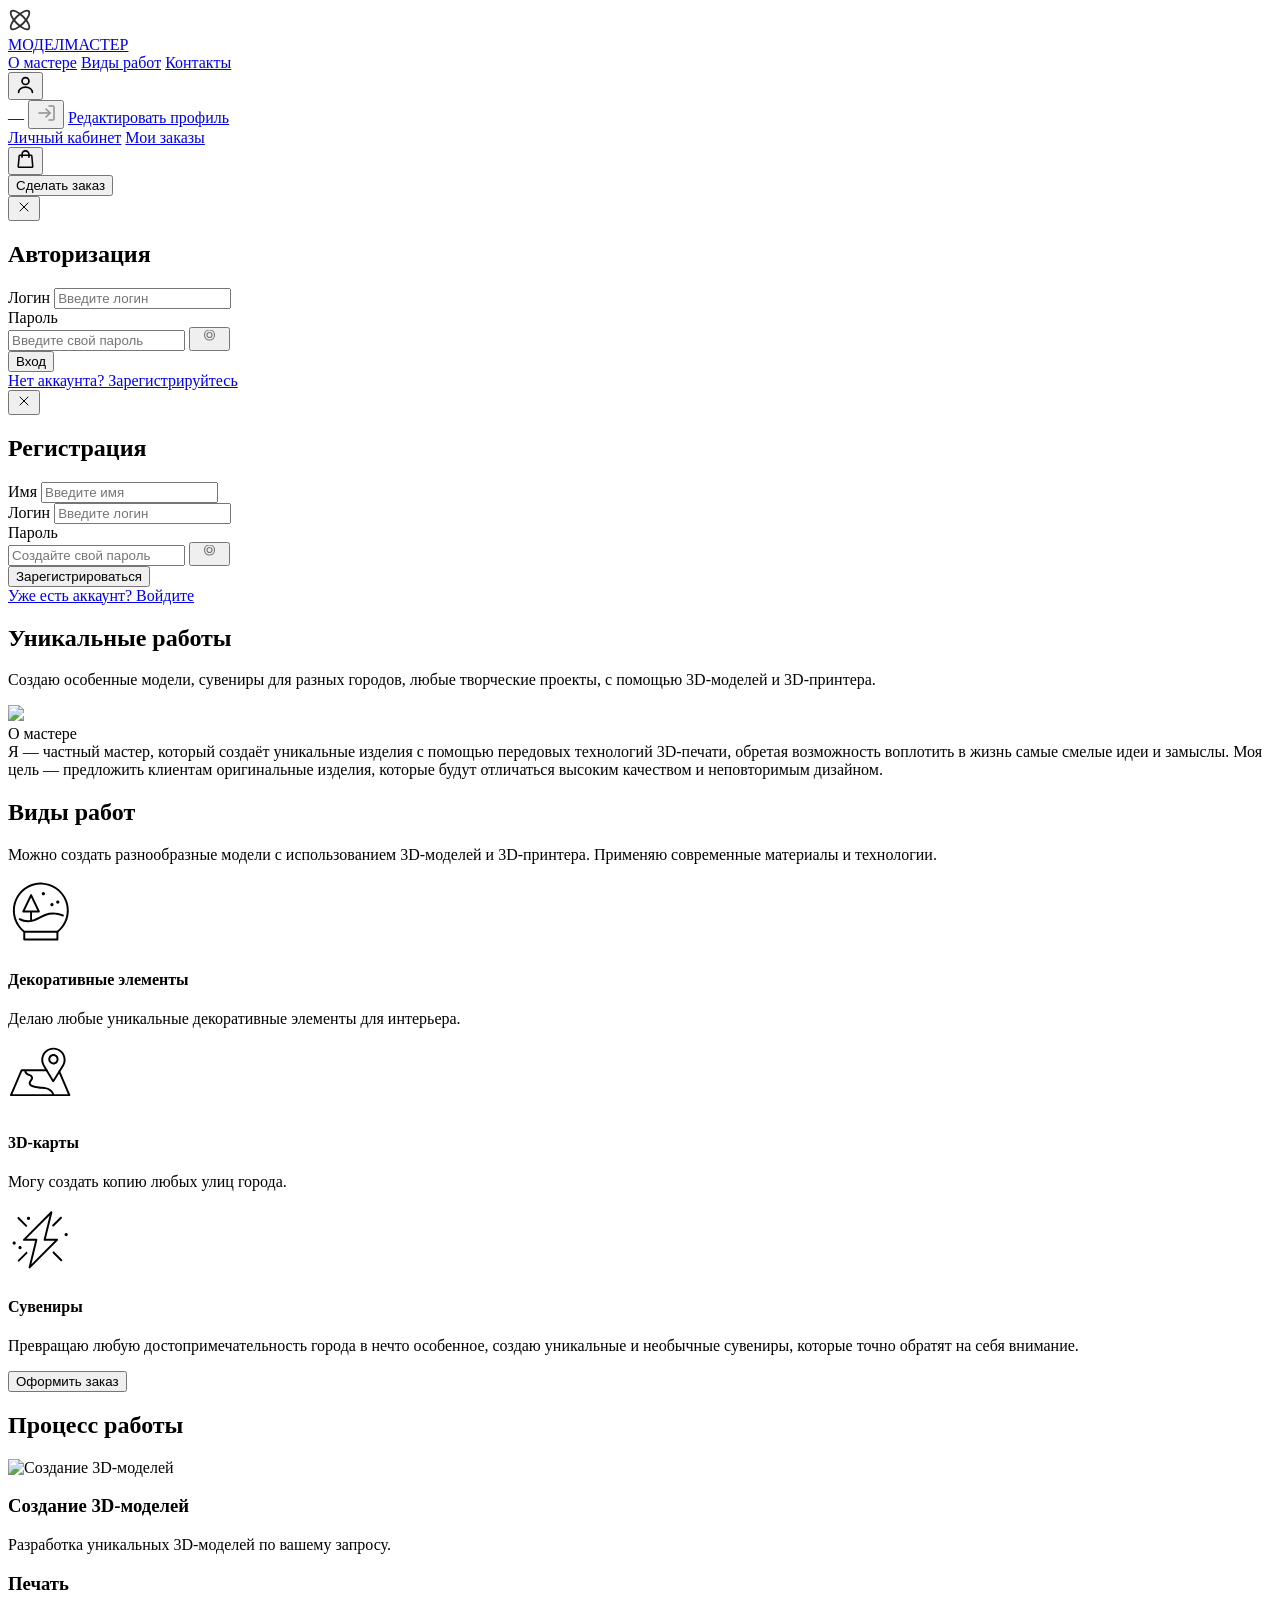
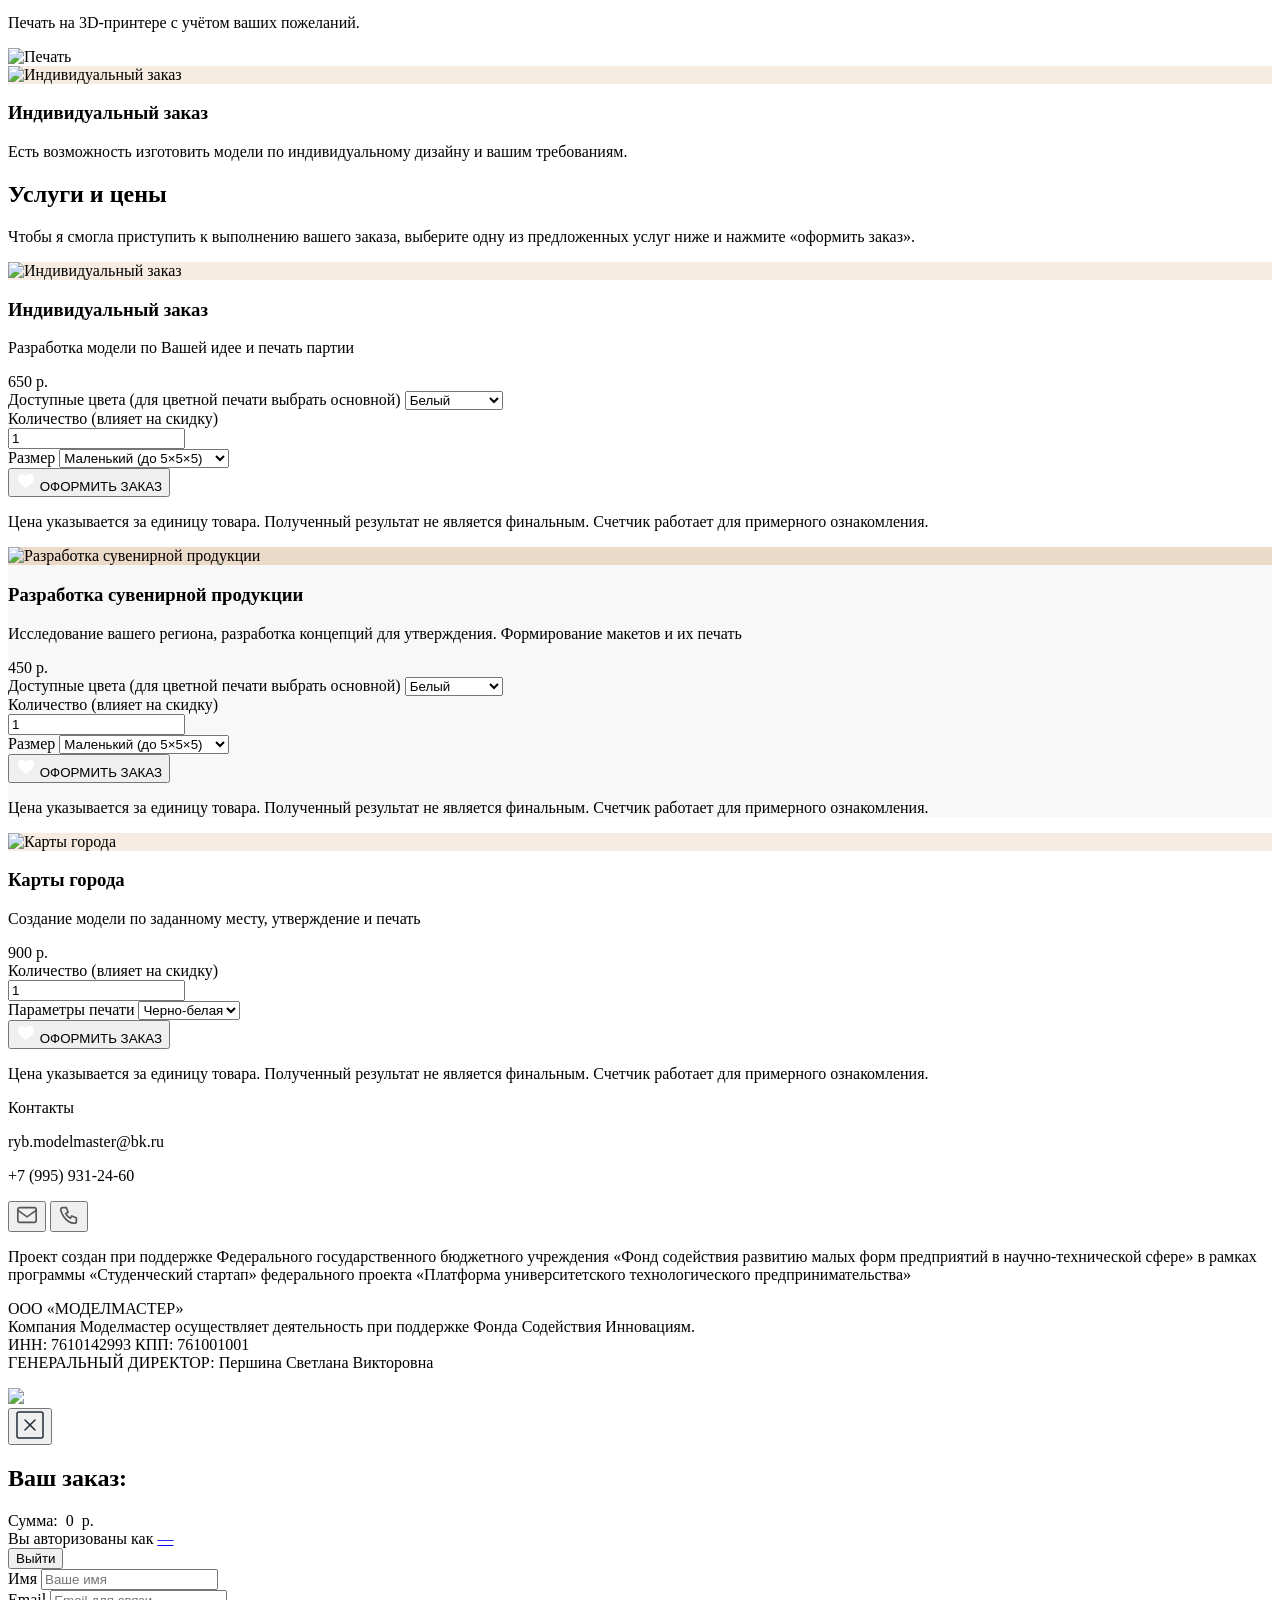
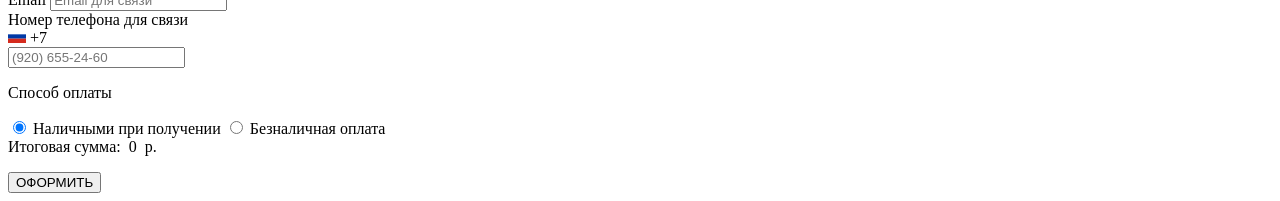
==== commit 995b298c: "Изменены: Незначительные изменения для работоспособности админ панели на уровне бэка api.js - добавл" ====
--- a/src/main/resources/static/index.html
+++ b/src/main/resources/static/index.html
@@ -147,11 +147,6 @@
         <span class="field-error" id="login-error"></span>
       </div>
 
-      <div class="modal-field">
-        <label for="reg-email">Email</label>
-        <input id="reg-email" type="email" name="email" placeholder="Введите email" required />
-      </div>
-
       <div class="modal-field modal-field-password">
         <label for="reg-password">Пароль</label>
         <div class="password-container">
@@ -753,7 +748,6 @@
     const result = await registerUser({
       username: regNameInput.value.trim(),
       login:    regLoginInput.value.trim(),
-      email:    document.getElementById('reg-email')?.value?.trim() || '',
       password: regPassInput.value
     });
 
@@ -1156,7 +1150,6 @@
     const cart = getLocalCart();
     const item = cart.find(i => i.localId === localId);
     if (item) item.comment = comment;
-
     localStorage.setItem(CART_KEY, JSON.stringify(cart));
   }
 
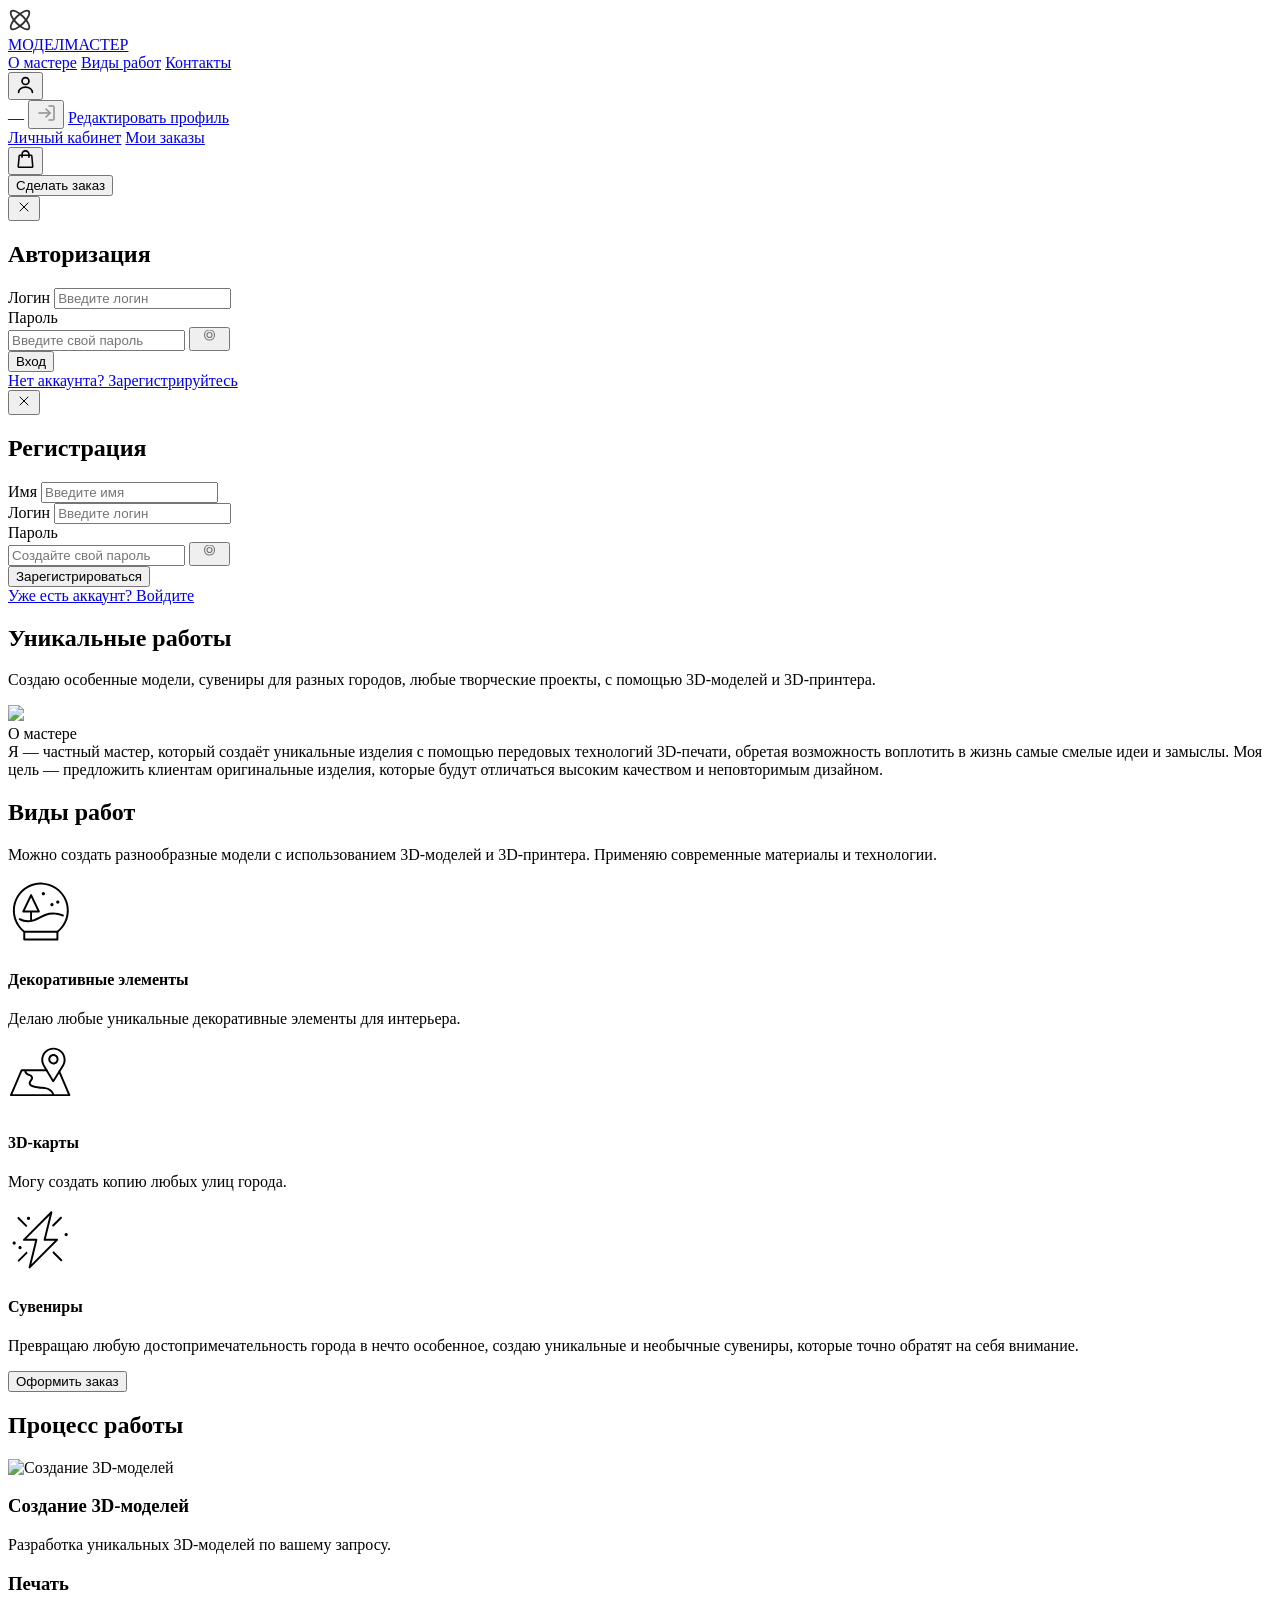
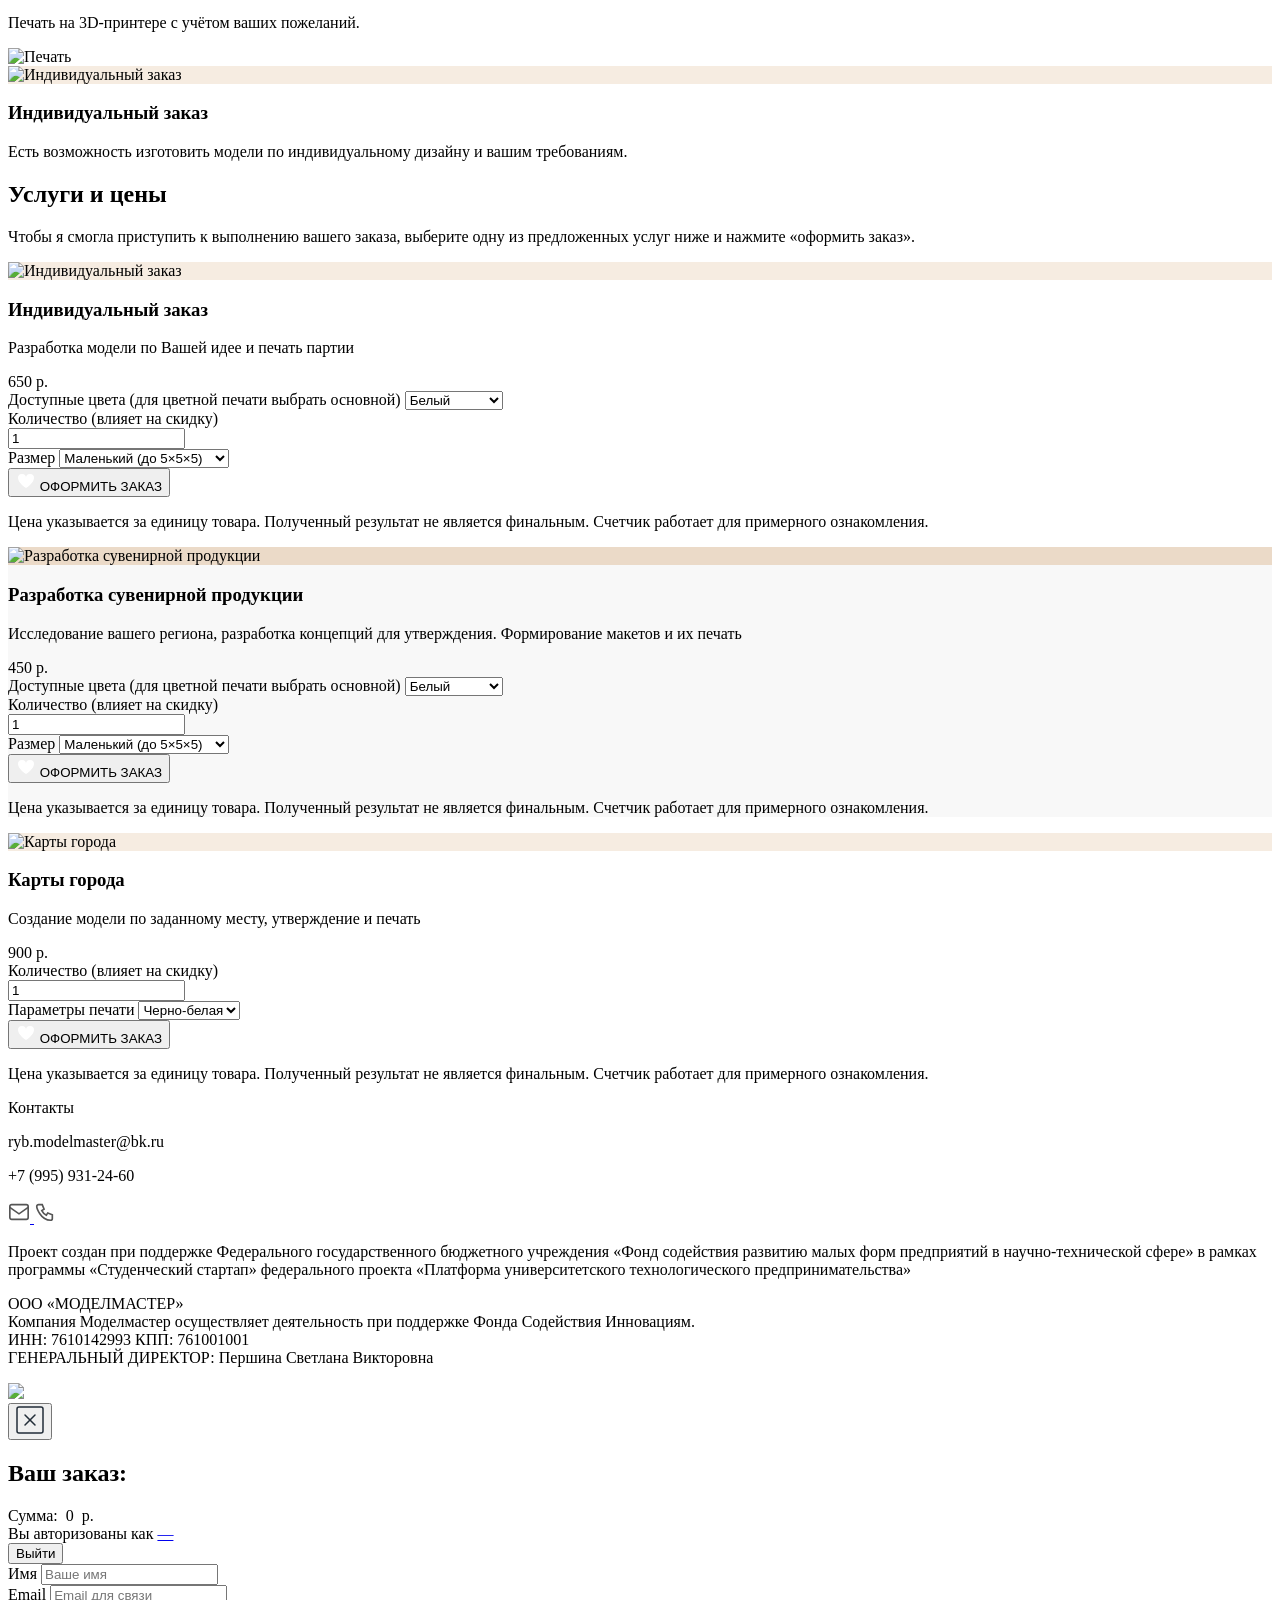
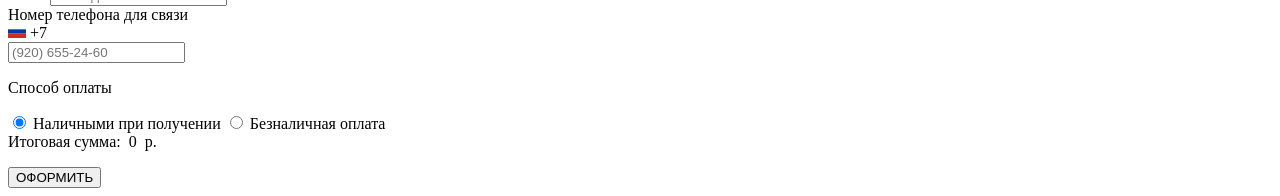
==== commit ab00bcd5: "Изменены: admin-orders.html - добавлена логика админского чата с пользователем по определенному зака" ====
--- a/src/main/resources/static/index.html
+++ b/src/main/resources/static/index.html
@@ -304,7 +304,6 @@
 <section class="service-card-section" id="service-1">
   <div class="service-card reveal">
     <div class="service-photo" style="background:rgba(193,127,59,0.15);">
-      <!-- <img src="/assets/images\service1.png" alt="Индивидуальный заказ"> -->
       <span><img src="/assets/images/service1.png" alt="Индивидуальный заказ"></span>
     </div>
     <div class="service-info">
@@ -558,17 +557,19 @@
   <p class="contacts-email">ryb.modelmaster@bk.ru</p>
   <p class="contacts-phone">+7 (995) 931-24-60</p>
   <div class="social-list">
-    <button class="social-btn" aria-label="Email">
+    <!-- ссылка на почту -->
+    <a class="social-btn" href="mailto:ryb.modelmaster@bk.ru" aria-label="Email">
       <svg width="22" height="22" viewBox="0 0 24 24" fill="none">
         <rect x="2" y="4" width="20" height="16" rx="2" stroke="#555" stroke-width="1.8"/>
         <path d="M2 7l10 7 10-7" stroke="#555" stroke-width="1.8" stroke-linecap="round"/>
       </svg>
-    </button>
-    <button class="social-btn" aria-label="Телефон">
+    </a>
+    <!-- ссылка на номер телефона -->
+    <a class="social-btn" href="tel:+79959312460" aria-label="Телефон">
       <svg width="22" height="22" viewBox="0 0 24 24" fill="none">
         <path d="M5 4h4l2 5-2.5 1.5a11 11 0 0 0 5 5L15 13l5 2v4a2 2 0 0 1-2 2C7 21 3 7 3 6a2 2 0 0 1 2-2z" stroke="#555" stroke-width="1.8"/>
       </svg>
-    </button>
+    </a>
   </div>
 </section>
 
@@ -748,7 +749,7 @@
     const result = await registerUser({
       username: regNameInput.value.trim(),
       login:    regLoginInput.value.trim(),
-      password: regPassInput.value
+            password: regPassInput.value
     });
 
     if (result.success) {
@@ -788,7 +789,6 @@
     }
   });
 
-  // обработка кнопки возврата
   window.addEventListener('popstate', (event) => {
     if (event.state?.modal === 'auth') {
       openAuthModal();
@@ -860,7 +860,6 @@
   });
 </script>
 
-<!-- корзина + оформление заказа -->
 <div id="cart-overlay" class="cart-overlay" aria-hidden="true">
   <div class="cart-panel" id="cart-panel">
 
@@ -1087,7 +1086,7 @@
           <p class="cart-item-name">${item.serviceName}</p>
           <div class="cart-item-specs">
             ${item.colorLabel   ? `<p>Цвет: ${item.colorLabel}</p>` : ''}
-            ${item.apiQty ? `<p>Количество: ${item.apiQty} шт.</p>` : ''}
+            ${item.qtyTierLabel ? `<p>Количество: ${item.qtyTierLabel}</p>` : ''}
             ${item.sizeLabel    ? `<p>Размер: ${item.sizeLabel}</p>` : ''}
           </div>
           ${item.description ? `<p class="cart-item-desc">${item.description}</p>` : ''}
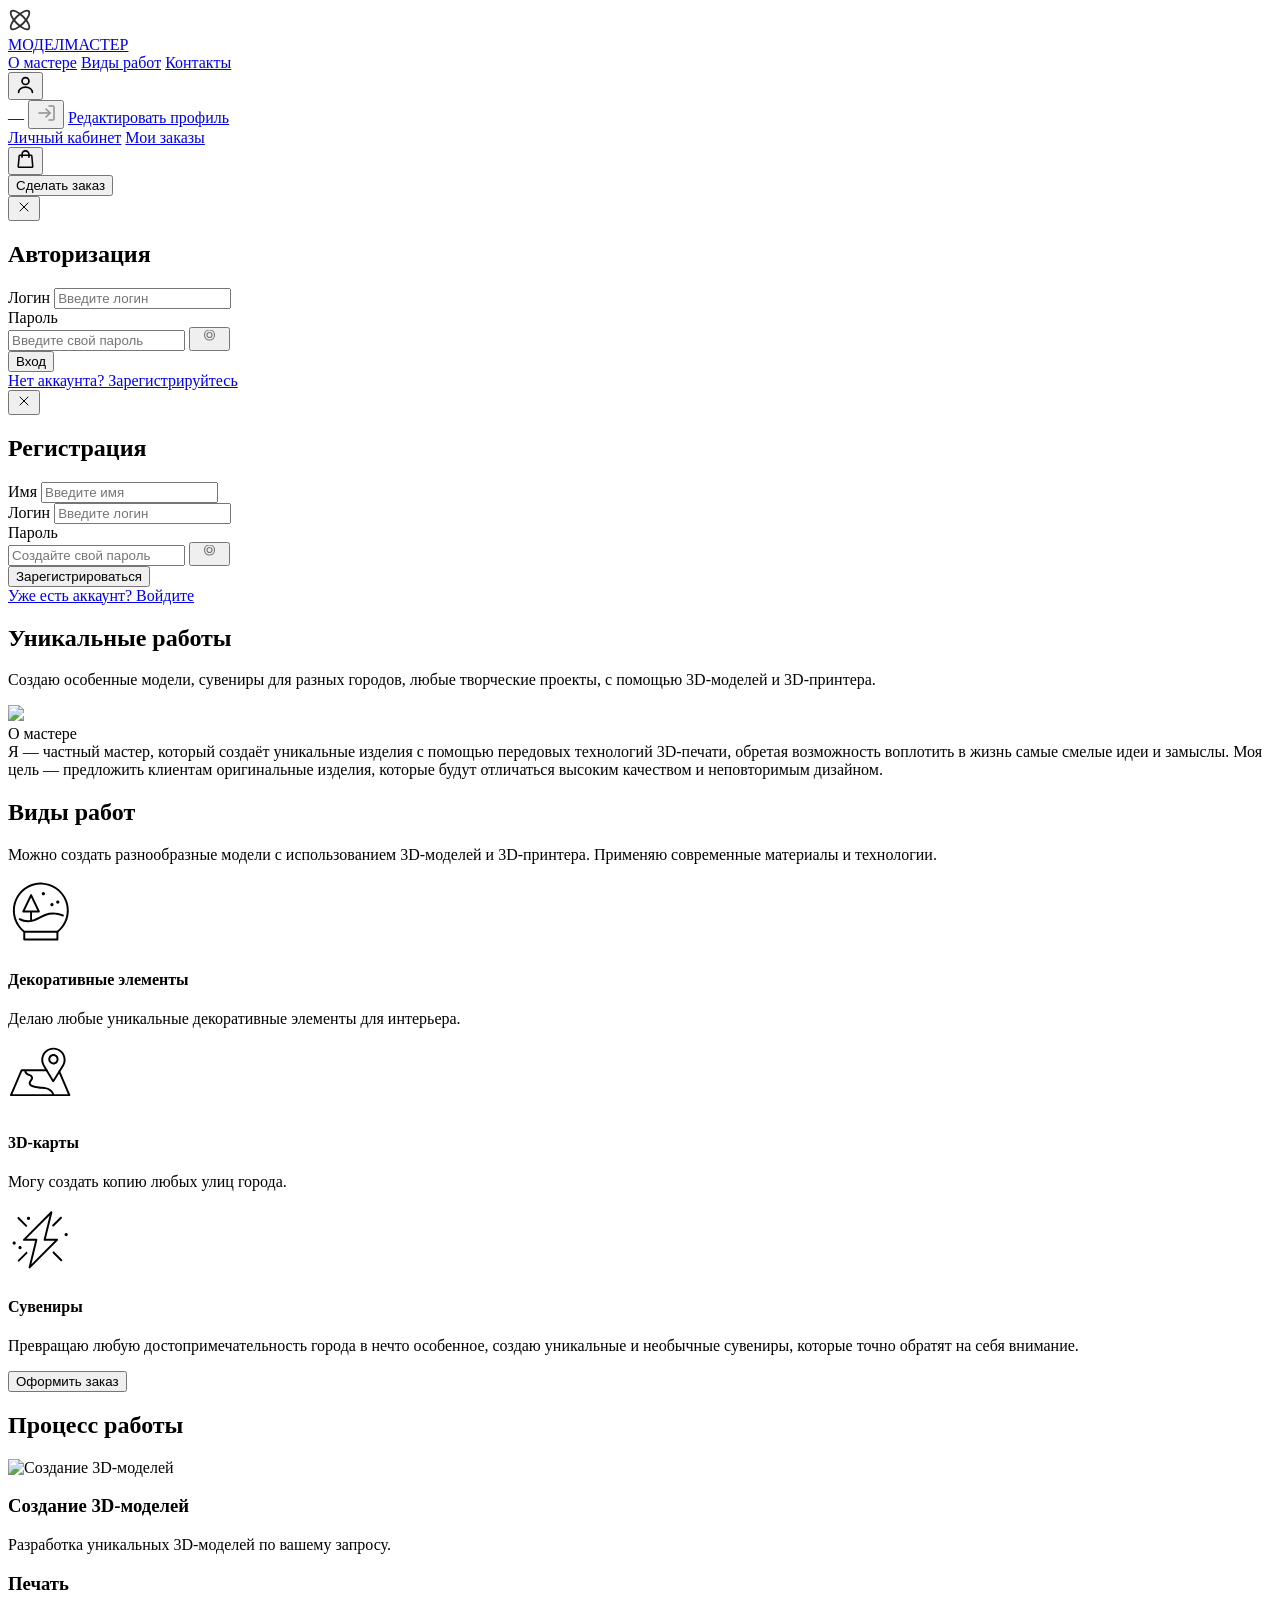
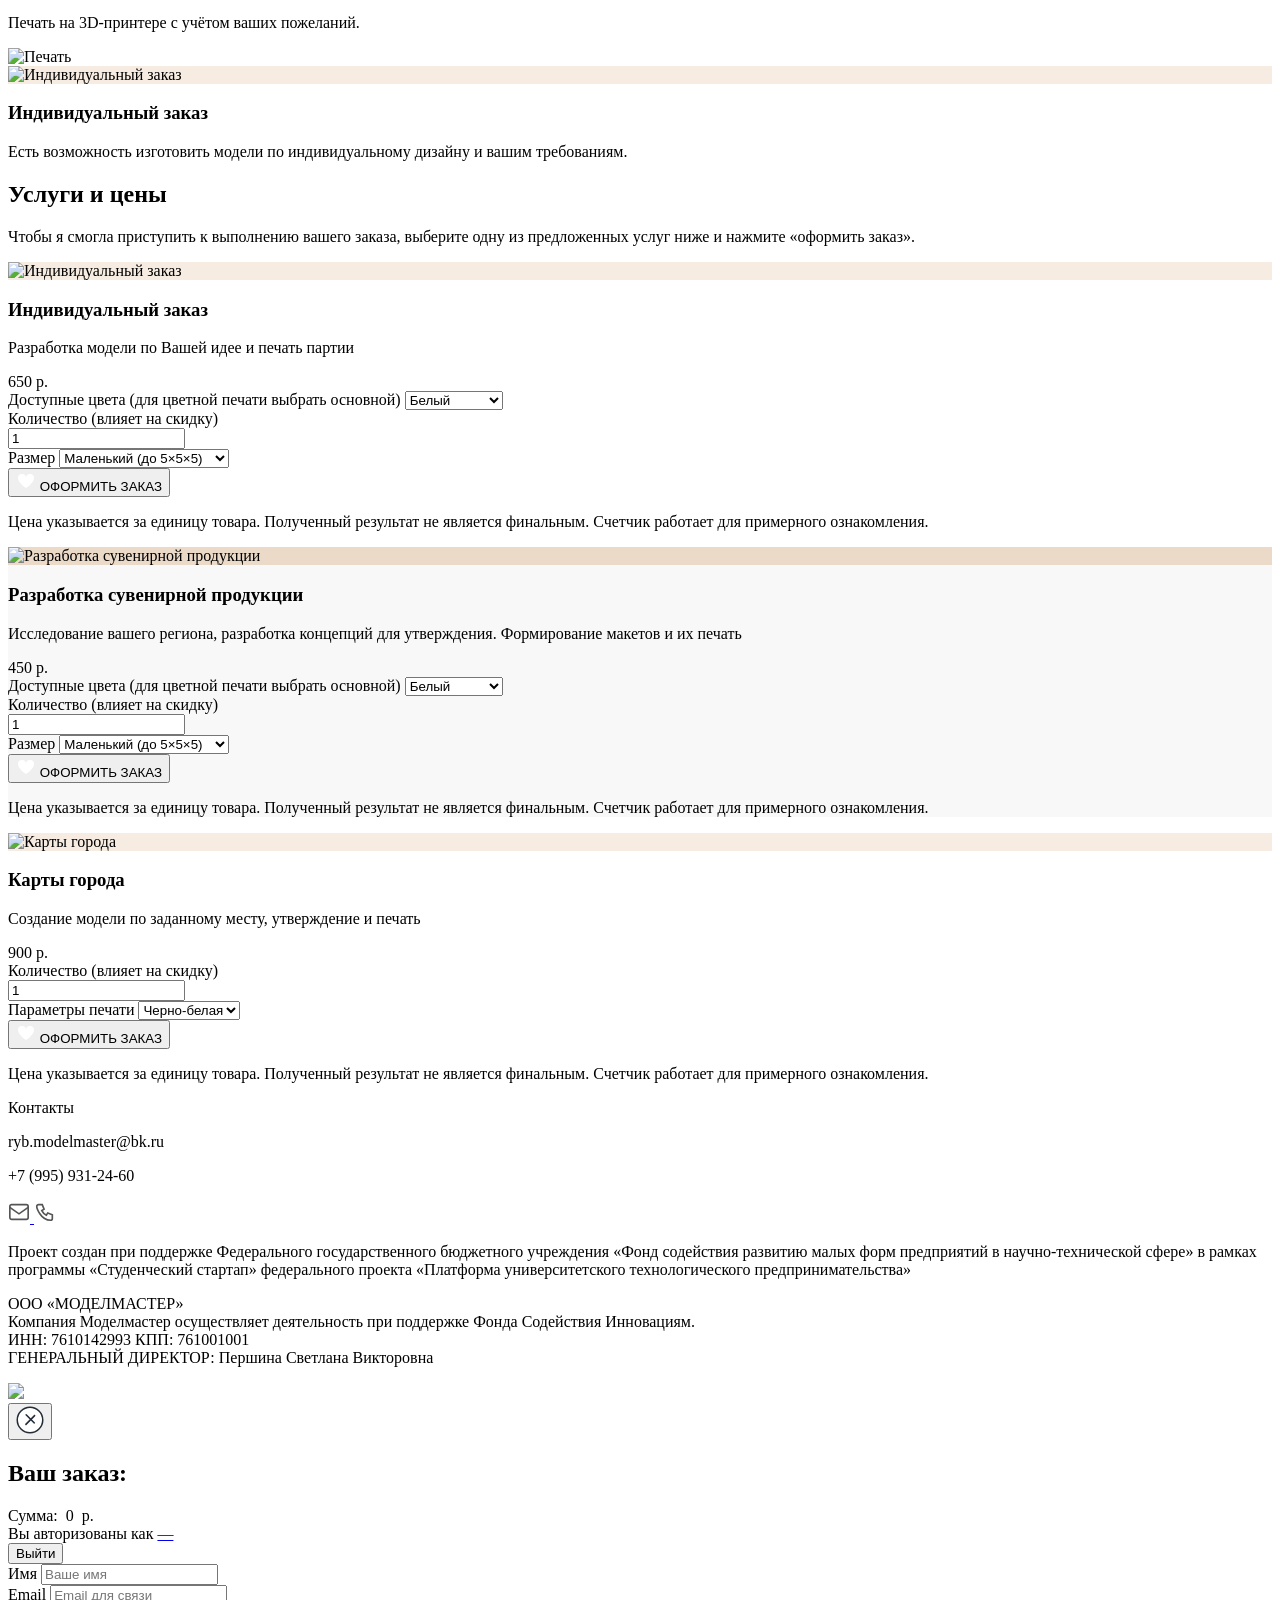
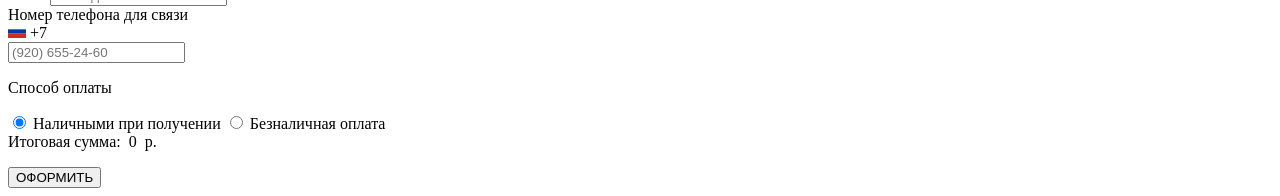
==== commit 69f2e4b3: "Изменено: index.html - Исправлено отображение username в попап меню, изменена кнопка закрытия корзин" ====
--- a/src/main/resources/static/index.html
+++ b/src/main/resources/static/index.html
@@ -557,14 +557,12 @@
   <p class="contacts-email">ryb.modelmaster@bk.ru</p>
   <p class="contacts-phone">+7 (995) 931-24-60</p>
   <div class="social-list">
-    <!-- ссылка на почту -->
     <a class="social-btn" href="mailto:ryb.modelmaster@bk.ru" aria-label="Email">
       <svg width="22" height="22" viewBox="0 0 24 24" fill="none">
         <rect x="2" y="4" width="20" height="16" rx="2" stroke="#555" stroke-width="1.8"/>
         <path d="M2 7l10 7 10-7" stroke="#555" stroke-width="1.8" stroke-linecap="round"/>
       </svg>
     </a>
-    <!-- ссылка на номер телефона -->
     <a class="social-btn" href="tel:+79959312460" aria-label="Телефон">
       <svg width="22" height="22" viewBox="0 0 24 24" fill="none">
         <path d="M5 4h4l2 5-2.5 1.5a11 11 0 0 0 5 5L15 13l5 2v4a2 2 0 0 1-2 2C7 21 3 7 3 6a2 2 0 0 1 2-2z" stroke="#555" stroke-width="1.8"/>
@@ -813,7 +811,7 @@
   function updateUIAfterLogin() {
     console.log('UI обновлен после логина');
     // Обновляем имя в меню если оно уже открыто
-    const username = localStorage.getItem('userLogin') || '';
+    const username = sessionStorage.getItem('userLogin') || '';
     const menuUsername = document.getElementById('menu-username');
     if (menuUsername && username) menuUsername.textContent = username;
   }
@@ -829,7 +827,7 @@
 
     if (isAuthenticated()) {
       // Показываем имя и переключаем меню
-      const username = localStorage.getItem('userLogin') || 'Профиль';
+      const username = sessionStorage.getItem('userLogin') || 'Профиль';
       if (menuUsername) menuUsername.textContent = username;
       profileMenu?.classList.toggle('open');
     } else {
@@ -855,108 +853,114 @@
   // подставляем имя при загрузке
   window.addEventListener('load', () => {
     if (isAuthenticated() && menuUsername) {
-      menuUsername.textContent = localStorage.getItem('userLogin') || 'Профиль';
+      menuUsername.textContent = sessionStorage.getItem('userLogin') || 'Профиль';
     }
   });
 </script>
 
 <div id="cart-overlay" class="cart-overlay" aria-hidden="true">
-  <div class="cart-panel" id="cart-panel">
+  <div class="cart-panel-outer">
 
     <!-- Кнопка закрытия -->
     <button class="cart-close-btn" id="cart-close-btn" aria-label="Закрыть корзину">
       <svg width="28" height="28" viewBox="0 0 28 28" fill="none" xmlns="http://www.w3.org/2000/svg">
-        <rect x="1" y="1" width="26" height="26" rx="2" stroke="#222D38" stroke-width="1.5"/>
-        <line x1="9" y1="9" x2="19" y2="19" stroke="#222D38" stroke-width="1.5" stroke-linecap="round"/>
-        <line x1="19" y1="9" x2="9" y2="19" stroke="#222D38" stroke-width="1.5" stroke-linecap="round"/>
+        <g clip-path="url(#clip0_cart_close)">
+          <path fill-rule="evenodd" clip-rule="evenodd" d="M2 14C2 20.623 7.37702 26 14 26C20.623 26 26 20.623 26 14C26 7.37702 20.623 2 14 2C7.37702 2 2 7.37702 2 14Z" fill="white"/>
+          <path d="M1.25 14C1.25 21.0369 6.96308 26.75 14 26.75C21.0369 26.75 26.75 21.0369 26.75 14C26.75 6.96308 21.0369 1.25 14 1.25C6.96308 1.25 1.25 6.96308 1.25 14V14" stroke="#222D38" stroke-width="1.5"/>
+          <path fill-rule="evenodd" clip-rule="evenodd" d="M19.1559 9.09559L19.1552 9.09489C19.4697 9.40944 19.4697 9.92019 19.1552 10.2347L10.4662 18.9237C10.1515 19.2384 9.64114 19.2384 9.32637 18.9237L9.32708 18.9244C9.01232 18.6096 9.01232 18.0993 9.32708 17.7845L18.016 9.09559C18.3308 8.78083 18.8411 8.78083 19.1559 9.09559Z" fill="#222D38"/>
+          <path fill-rule="evenodd" clip-rule="evenodd" d="M9.32606 7.95547L9.32676 7.95476C9.64153 8.26952 9.64153 8.77985 9.32676 9.09462L18.0157 17.7835C18.3305 17.4688 18.8408 17.4688 19.1555 17.7835L19.1548 17.7843C18.8401 17.4695 18.8401 16.9592 19.1548 16.6444L10.4659 7.95547C10.1512 8.27023 9.64082 8.27023 9.32606 7.95547Z" fill="#222D38"/>
+        </g>
+        <defs><clipPath id="clip0_cart_close"><rect width="28" height="28" fill="white"/></clipPath></defs>
       </svg>
     </button>
 
-    <!-- Заголовок -->
-    <div class="cart-panel-header">
-      <h2 class="cart-panel-title">Ваш заказ:</h2>
-    </div>
-
-    <!-- Список товаров -->
-    <div class="cart-items-list" id="cart-items-list"></div>
-
-    <!-- Промежуточная сумма -->
-    <div class="cart-subtotal-row" id="cart-subtotal-row">
-      <span class="cart-subtotal-label">Сумма:&nbsp;</span>
-      <span class="cart-subtotal-label" id="cart-subtotal-amount">0</span>
-      <span class="cart-subtotal-label">&nbsp;р.</span>
-    </div>
-
-    <!-- Форма оформления -->
-    <div class="cart-form-section" id="cart-form-section">
-
-      <!-- Блок авторизации -->
-      <div class="cart-auth-block">
-        <div class="cart-auth-text">
-          Вы авторизованы как
-          <a href="/user/profile" class="cart-auth-link" id="cart-auth-username">—</a>
-        </div>
-        <button class="cart-auth-logout-btn" id="cart-logout-btn">Выйти</button>
-      </div>
-
-      <!-- Имя -->
-      <div class="cart-field">
-        <label class="cart-field-label" for="cart-name">Имя</label>
-        <input class="cart-field-input" id="cart-name" type="text" placeholder="Ваше имя" autocomplete="name"/>
-      </div>
-
-      <!-- Email -->
-      <div class="cart-field">
-        <label class="cart-field-label" for="cart-email">Email</label>
-        <input class="cart-field-input" id="cart-email" type="email" placeholder="Email для связи" autocomplete="email"/>
-      </div>
-
-      <!-- Телефон -->
-      <div class="cart-field">
-        <label class="cart-field-label" for="cart-phone">Номер телефона для связи</label>
-        <div class="cart-phone-wrap">
-          <div class="cart-phone-flag">
-            <svg width="18" height="13" viewBox="0 0 18 13" fill="none">
-              <rect width="18" height="4.33" fill="white"/>
-              <rect y="4.33" width="18" height="4.33" fill="#0039A6"/>
-              <rect y="8.67" width="18" height="4.33" fill="#D52B1E"/>
-            </svg>
-            <span>+7</span>
+    <div class="cart-panel" id="cart-panel">
+      <div class="cart-panel-header">
+        <h2 class="cart-panel-title">Ваш заказ:</h2>
+      </div>
+
+      <!-- Список товаров -->
+      <div class="cart-items-list" id="cart-items-list"></div>
+
+      <!-- Промежуточная сумма -->
+      <div class="cart-subtotal-row" id="cart-subtotal-row">
+        <span class="cart-subtotal-label">Сумма:&nbsp;</span>
+        <span class="cart-subtotal-label" id="cart-subtotal-amount">0</span>
+        <span class="cart-subtotal-label">&nbsp;р.</span>
+      </div>
+
+      <!-- Форма оформления -->
+      <div class="cart-form-section" id="cart-form-section">
+
+        <!-- Блок авторизации -->
+        <div class="cart-auth-block">
+          <div class="cart-auth-text">
+            Вы авторизованы как
+            <a href="/user/profile" class="cart-auth-link" id="cart-auth-username">—</a>
           </div>
-          <input class="cart-phone-input" id="cart-phone" type="tel" placeholder="(920) 655-24-60" autocomplete="tel"/>
-        </div>
-      </div>
-
-      <!-- Способ оплаты -->
-      <div class="cart-payment-section">
-        <p class="cart-payment-title">Способ оплаты</p>
-        <div class="cart-payment-options">
-          <label class="cart-payment-label">
-            <input type="radio" name="cart-payment" value="CASH" checked>
-            Наличными при получении
-          </label>
-          <label class="cart-payment-label">
-            <input type="radio" name="cart-payment" value="CARD">
-            Безналичная оплата
-          </label>
-        </div>
-      </div>
-
-    </div>
-
-    <!-- Итоговая сумма -->
-    <div class="cart-total-row" id="cart-total-row">
-      <span class="cart-total-label">Итоговая сумма:&nbsp;</span>
-      <span class="cart-total-label" id="cart-total-amount">0</span>
-      <span class="cart-total-label">&nbsp;р.</span>
-    </div>
-
-    <!-- Ошибка -->
-    <p class="cart-error" id="cart-error"></p>
-
-    <!-- Кнопка -->
-    <button class="cart-submit-btn" id="cart-submit">ОФОРМИТЬ</button>
-
+          <button class="cart-auth-logout-btn" id="cart-logout-btn">Выйти</button>
+        </div>
+
+        <!-- Имя -->
+        <div class="cart-field">
+          <label class="cart-field-label" for="cart-name">Имя</label>
+          <input class="cart-field-input" id="cart-name" type="text" placeholder="Ваше имя" autocomplete="name"/>
+        </div>
+
+        <!-- Email -->
+        <div class="cart-field">
+          <label class="cart-field-label" for="cart-email">Email</label>
+          <input class="cart-field-input" id="cart-email" type="email" placeholder="Email для связи" autocomplete="email"/>
+        </div>
+
+        <!-- Телефон -->
+        <div class="cart-field">
+          <label class="cart-field-label" for="cart-phone">Номер телефона для связи</label>
+          <div class="cart-phone-wrap">
+            <div class="cart-phone-flag">
+              <svg width="18" height="13" viewBox="0 0 18 13" fill="none">
+                <rect width="18" height="4.33" fill="white"/>
+                <rect y="4.33" width="18" height="4.33" fill="#0039A6"/>
+                <rect y="8.67" width="18" height="4.33" fill="#D52B1E"/>
+              </svg>
+              <span>+7</span>
+            </div>
+            <input class="cart-phone-input" id="cart-phone" type="tel" placeholder="(920) 655-24-60" autocomplete="tel-national"
+                   oninput="this.value=this.value.replace(/^\+?7/,'').replace(/[^\d]/g,'').replace(/^(\d{10}).*/,'$1')"/>
+          </div>
+        </div>
+
+        <!-- Способ оплаты -->
+        <div class="cart-payment-section">
+          <p class="cart-payment-title">Способ оплаты</p>
+          <div class="cart-payment-options">
+            <label class="cart-payment-label">
+              <input type="radio" name="cart-payment" value="CASH" checked>
+              Наличными при получении
+            </label>
+            <label class="cart-payment-label">
+              <input type="radio" name="cart-payment" value="CARD">
+              Безналичная оплата
+            </label>
+          </div>
+        </div>
+
+      </div>
+
+      <!-- Итоговая сумма -->
+      <div class="cart-total-row" id="cart-total-row">
+        <span class="cart-total-label">Итоговая сумма:&nbsp;</span>
+        <span class="cart-total-label" id="cart-total-amount">0</span>
+        <span class="cart-total-label">&nbsp;р.</span>
+      </div>
+
+      <!-- Ошибка -->
+      <p class="cart-error" id="cart-error"></p>
+
+      <!-- Кнопка -->
+      <button class="cart-submit-btn" id="cart-submit">ОФОРМИТЬ</button>
+
+    </div>
   </div>
 </div>
 
@@ -1086,7 +1090,7 @@
           <p class="cart-item-name">${item.serviceName}</p>
           <div class="cart-item-specs">
             ${item.colorLabel   ? `<p>Цвет: ${item.colorLabel}</p>` : ''}
-            ${item.qtyTierLabel ? `<p>Количество: ${item.qtyTierLabel}</p>` : ''}
+            ${item.cartQty ? `<p>Количество: ${item.cartQty}</p>` : ''}
             ${item.sizeLabel    ? `<p>Размер: ${item.sizeLabel}</p>` : ''}
           </div>
           ${item.description ? `<p class="cart-item-desc">${item.description}</p>` : ''}
@@ -1155,7 +1159,7 @@
   // предзаполнение формы данными профиля
   async function prefillCartForm() {
     if (!isAuthenticated()) return;
-    const login = localStorage.getItem('userLogin') || '';
+    const login = sessionStorage.getItem('userLogin') || '';
     const usernameEl = document.getElementById('cart-auth-username');
     if (usernameEl) usernameEl.textContent = login;
 
@@ -1167,7 +1171,12 @@
     const phoneEl = document.getElementById('cart-phone');
     if (nameEl  && !nameEl.value)  nameEl.value  = d.username || d.login || '';
     if (emailEl && !emailEl.value) emailEl.value = d.email || '';
-    if (phoneEl && !phoneEl.value) phoneEl.value = d.phone || '';
+    if (phoneEl && !phoneEl.value) {
+      let ph = d.phone || '';
+      if (ph.startsWith('+7')) ph = ph.slice(2).trim();
+      if (ph.startsWith('7') && ph.length === 11) ph = ph.slice(1);
+      phoneEl.value = ph;
+    }
   }
 
   // добавление товара в корзину с карточки услуги
@@ -1191,7 +1200,7 @@
       sizeLabel:     sSel?.options[sSel.selectedIndex]?.text || '',
       qtyTierLabel:  tier1.label,
       apiQty:        qty1,
-      cartQty:       1,
+      cartQty:       qty1,
       unitPrice:     parseInt(document.getElementById('total-price')?.textContent) || 650
     });
     openCartModal();
@@ -1214,7 +1223,7 @@
       sizeLabel:     sSel?.options[sSel.selectedIndex]?.text || '',
       qtyTierLabel:  tier2.label,
       apiQty:        qty2,
-      cartQty:       1,
+      cartQty:       qty2,
       unitPrice:     parseInt(document.getElementById('total-price-2')?.textContent) || 450
     });
     openCartModal();
@@ -1236,7 +1245,7 @@
       sizeLabel:     '',
       qtyTierLabel:  tier3.label,
       apiQty:        qty3,
-      cartQty:       1,
+      cartQty:       qty3,
       unitPrice:     parseInt(document.getElementById('total-price-3')?.textContent) || 900
     });
     openCartModal();
@@ -1259,7 +1268,7 @@
       for (const item of cart) {
         const r = await addToCart({
           productId: item.productId,
-          quantity:  item.apiQty * item.cartQty,
+          quantity:  item.cartQty,
           size:      item.sizeEnum,
           color:     item.colorEnum,
           comment:   item.comment || ''
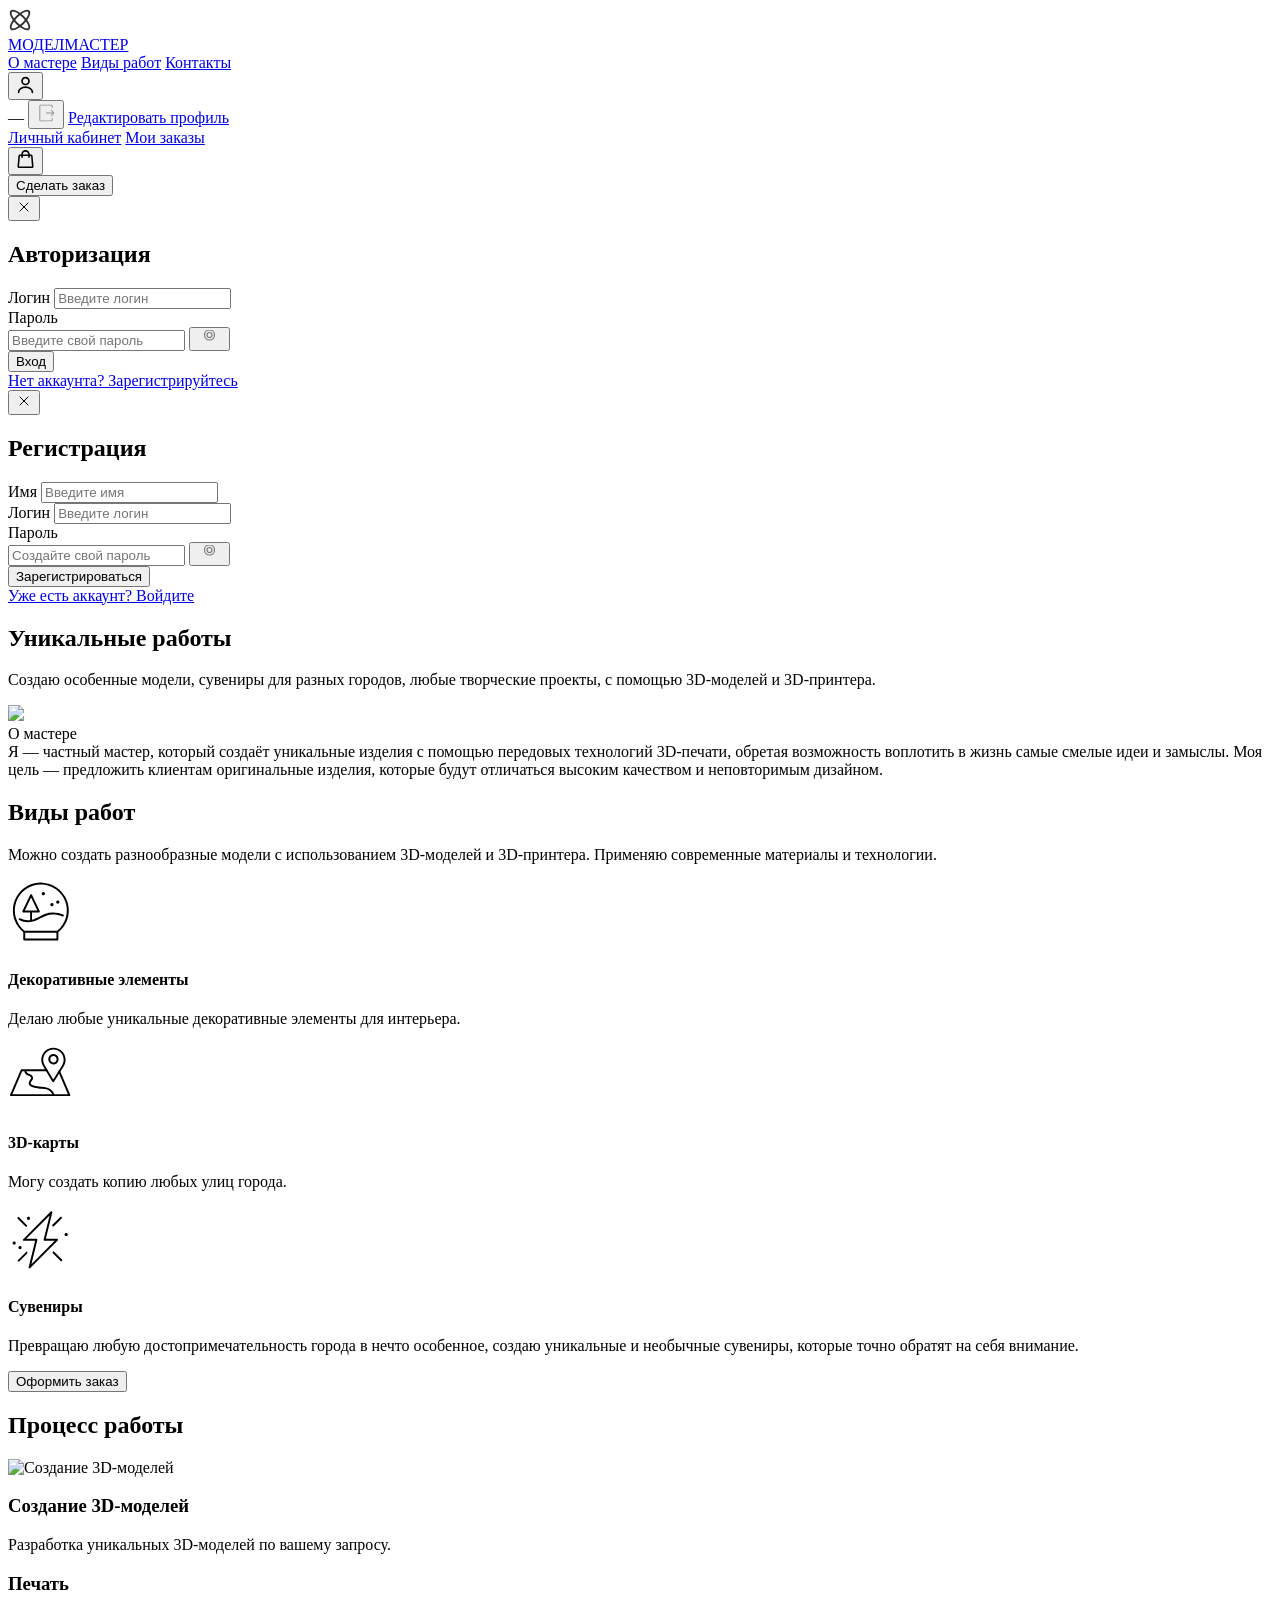
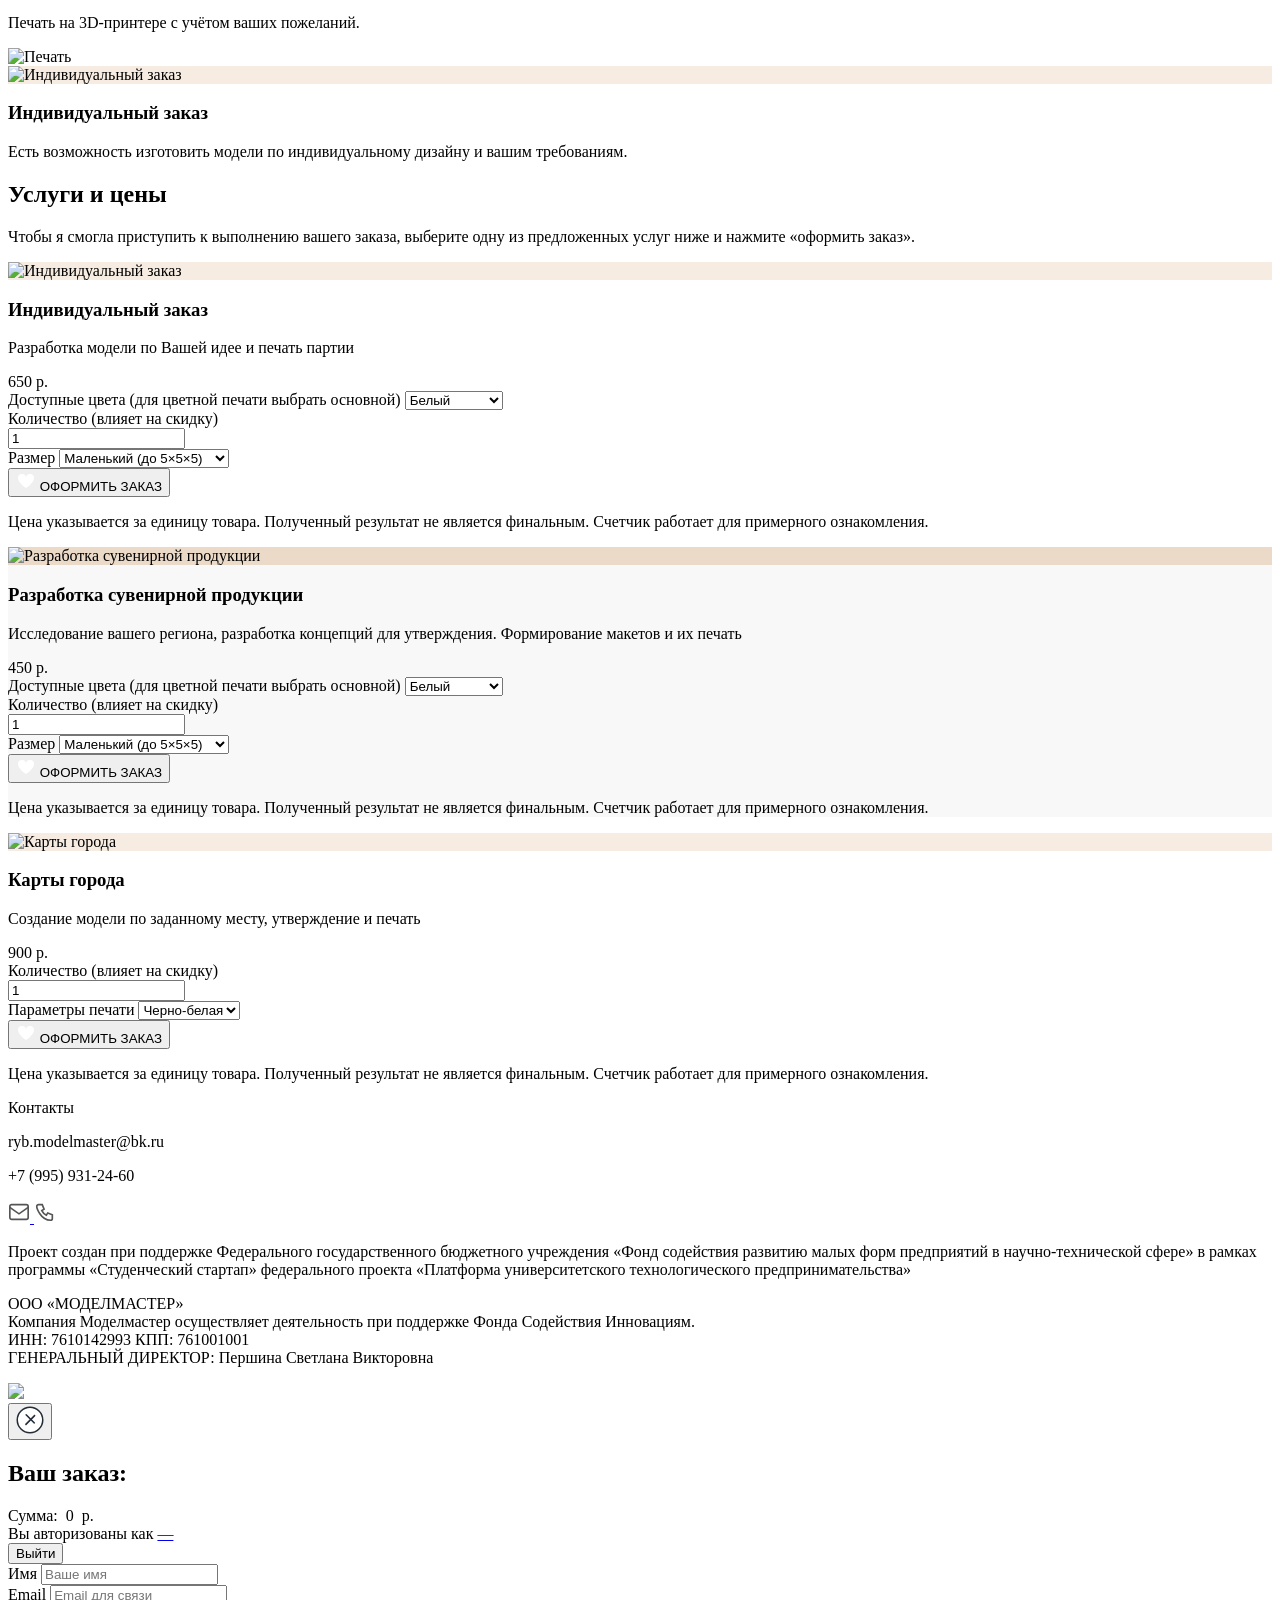
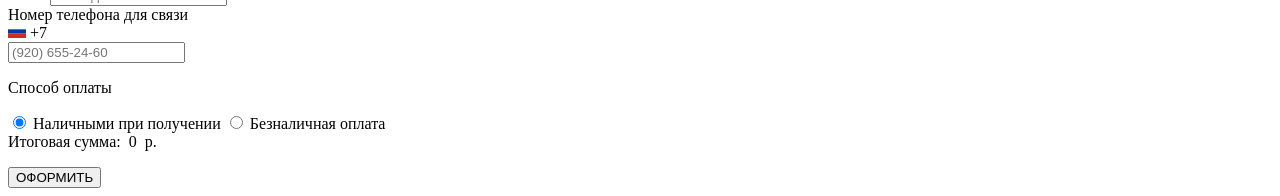
==== commit 73e0f5d8: "Изменения: admin.html - "email" переименован в "Почта" admin-orders.html - изменена иконка чата на о" ====
--- a/src/main/resources/static/index.html
+++ b/src/main/resources/static/index.html
@@ -50,10 +50,8 @@
             <div class="pm-user-section">
               <span class="pm-username" id="menu-username">—</span>
               <button class="pm-logout-btn" id="menu-logout-btn" aria-label="Выйти">
-                <svg width="20" height="20" viewBox="0 0 20 20" fill="none">
-                  <path d="M13 3h4a1 1 0 0 1 1 1v12a1 1 0 0 1-1 1h-4" stroke="#8F8F8F" stroke-width="1.5" stroke-linecap="round"/>
-                  <polyline points="10 14 14 10 10 6" stroke="#8F8F8F" stroke-width="1.5" stroke-linecap="round" stroke-linejoin="round"/>
-                  <line x1="14" y1="10" x2="3" y2="10" stroke="#8F8F8F" stroke-width="1.5" stroke-linecap="round"/>
+                <svg width="20" height="20" viewBox="0 0 20 20" fill="none" xmlns="http://www.w3.org/2000/svg">
+                  <path fill-rule="evenodd" clip-rule="evenodd" d="M4.76206 1.66675C3.9731 1.66675 3.3335 2.25585 3.3335 2.98253V17.0176C3.3335 17.7442 3.9731 18.3334 4.76206 18.3334H15.2383C16.0272 18.3334 16.6668 17.7442 16.6668 17.0176V15.2632H15.7144V17.0176C15.7144 17.2599 15.5012 17.4562 15.2383 17.4562H4.76206C4.49908 17.4562 4.28588 17.2599 4.28588 17.0176V2.98253C4.28588 2.74031 4.49908 2.54395 4.76206 2.54395H15.2383C15.5012 2.54395 15.7144 2.74031 15.7144 2.98253V5.00008H16.6668V2.98253C16.6668 2.25585 16.0272 1.66675 15.2383 1.66675H4.76206ZM18.2115 9.68L15.5598 6.79933C15.3971 6.62255 15.1333 6.62255 14.9705 6.79933C14.8078 6.9761 14.8078 7.2627 14.9705 7.43948L16.9108 9.54743H10.0002V10.4527H16.9108L14.9705 12.5607C14.8078 12.7375 14.8078 13.0241 14.9705 13.2008C15.1333 13.3776 15.3971 13.3776 15.5598 13.2008L18.2115 10.3202C18.3742 10.1434 18.3742 9.85678 18.2115 9.68Z" fill="#8F8F8F"/>
                 </svg>
               </button>
               <a href="/user/change-data" class="pm-edit-link">Редактировать профиль</a>
@@ -861,7 +859,7 @@
 <div id="cart-overlay" class="cart-overlay" aria-hidden="true">
   <div class="cart-panel-outer">
 
-    <!-- Кнопка закрытия -->
+    <!-- Кнопка закрытия  -->
     <button class="cart-close-btn" id="cart-close-btn" aria-label="Закрыть корзину">
       <svg width="28" height="28" viewBox="0 0 28 28" fill="none" xmlns="http://www.w3.org/2000/svg">
         <g clip-path="url(#clip0_cart_close)">
